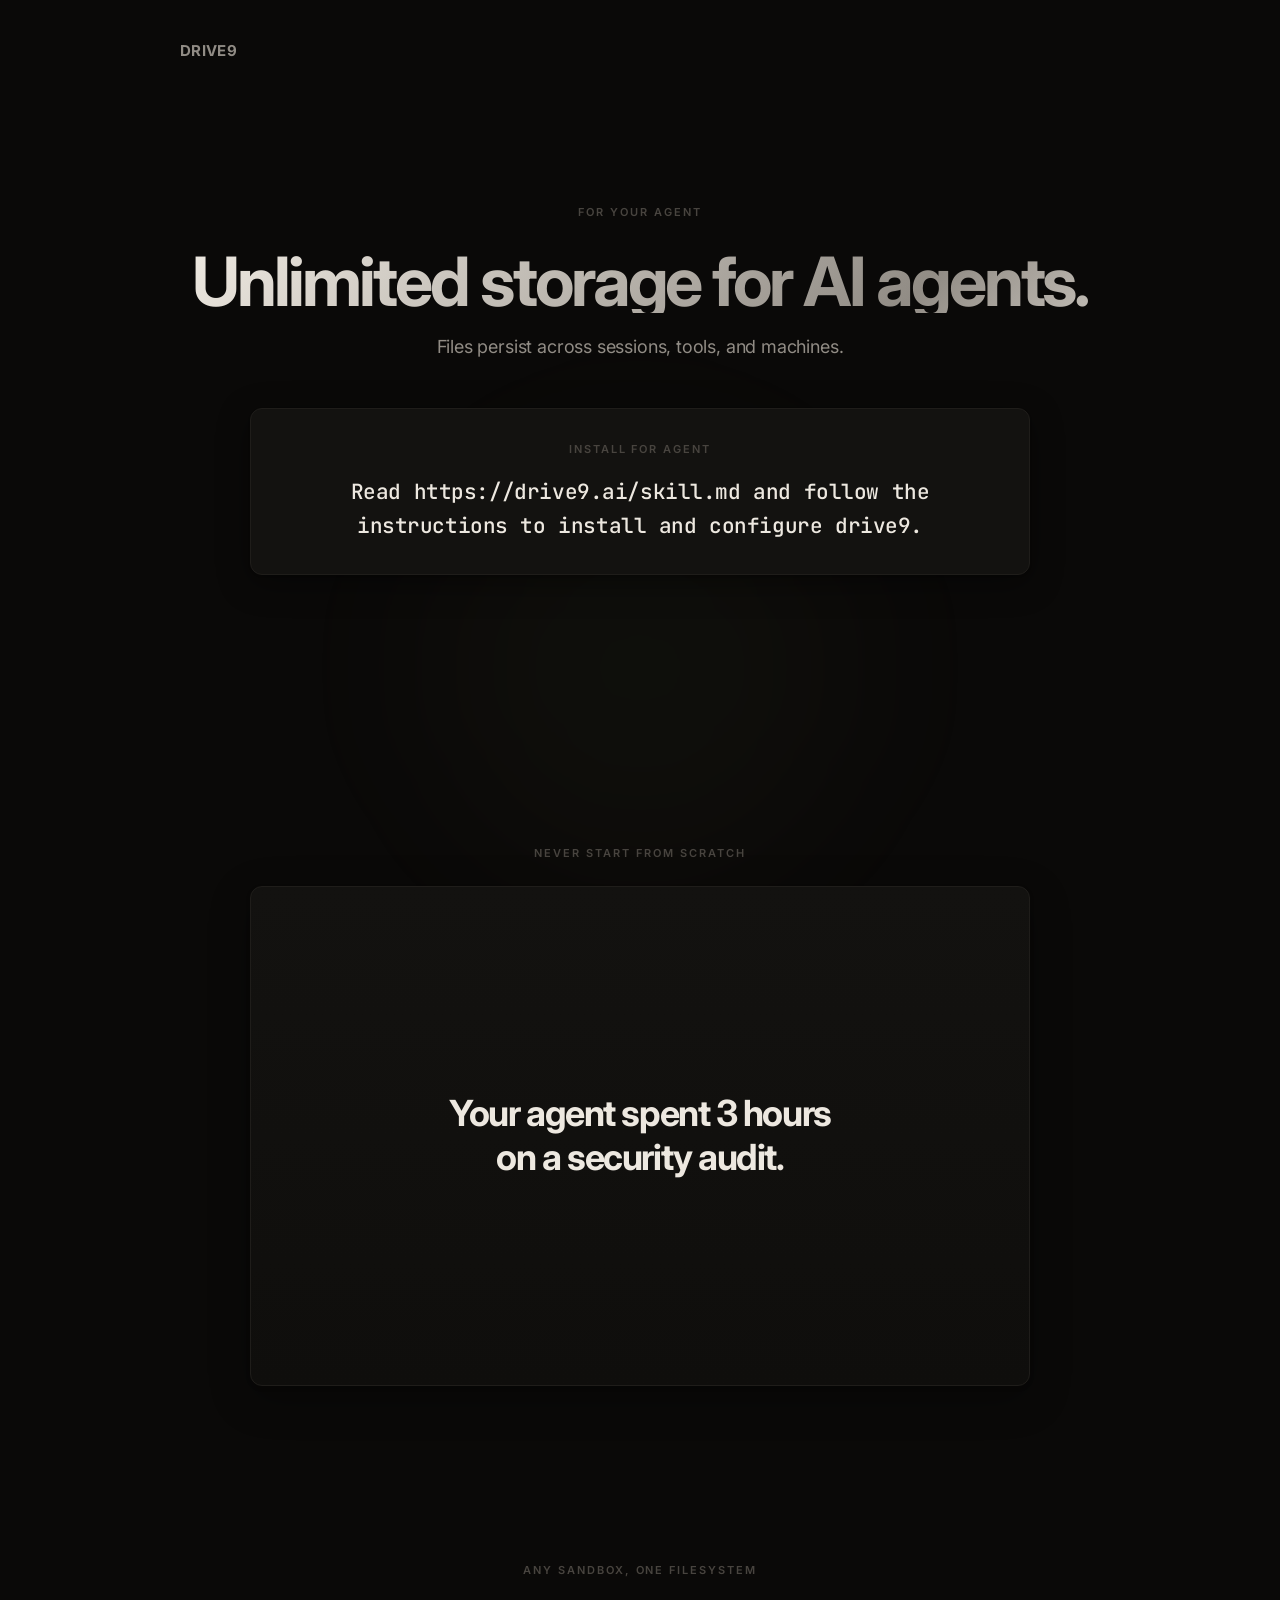
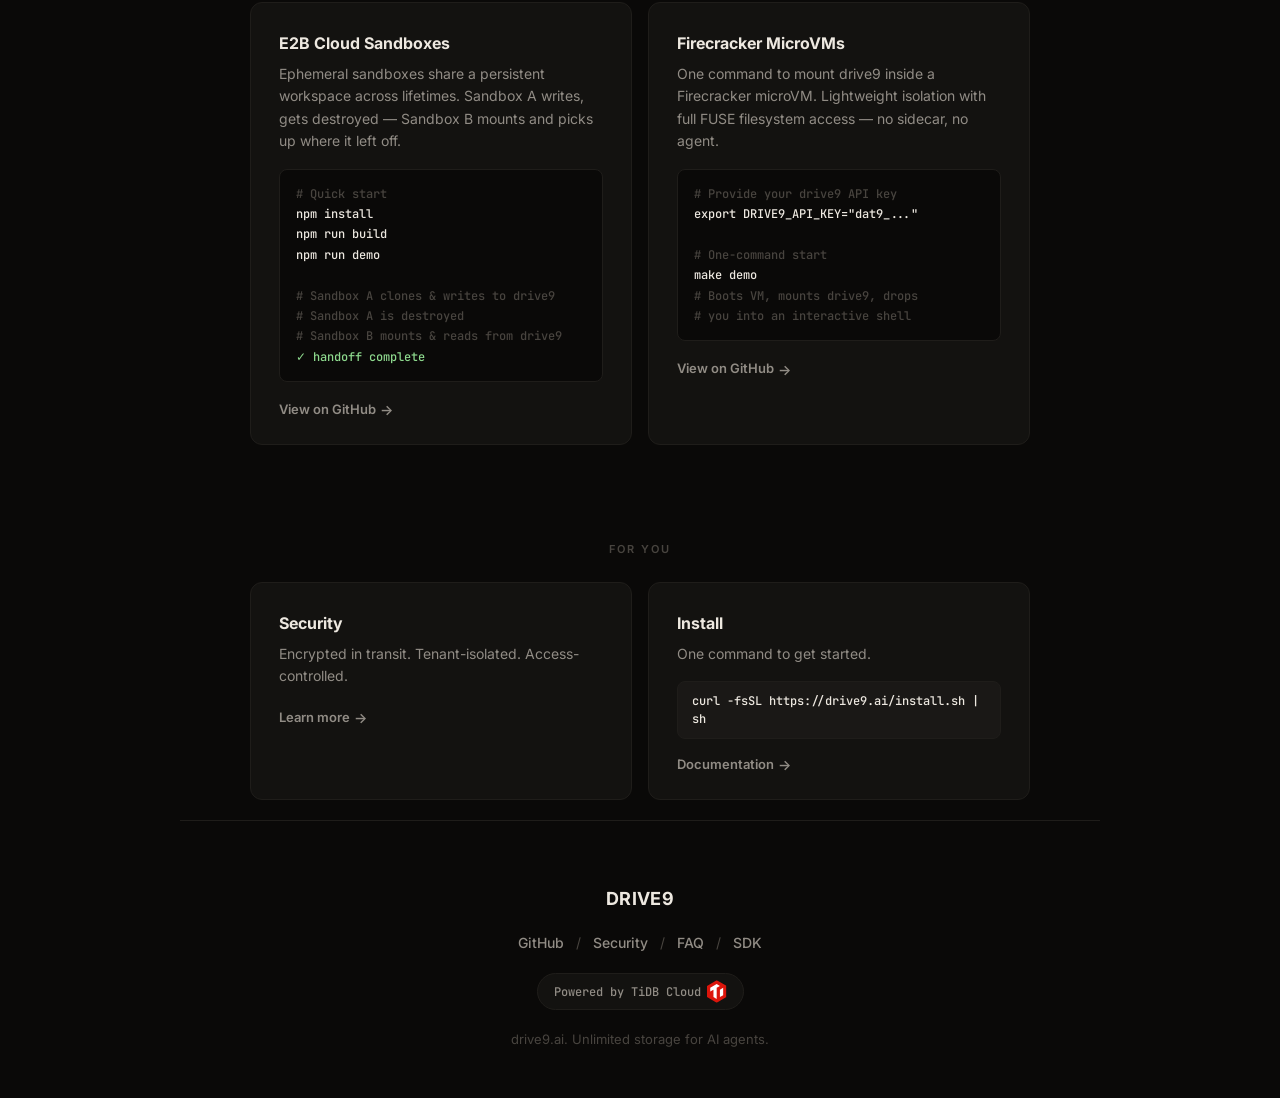
==== site/index.html @ abf4fcc4 "feat: add runtime showcase section, extract shared card primitives v2 addressing review feedback:  1" ====
<!DOCTYPE html>
<html lang="en">
<head>
    <meta charset="UTF-8">
    <meta name="viewport" content="width=device-width, initial-scale=1.0">
    <title>drive9 — persistent filesystem for AI agents</title>
    <meta name="description" content="Unlimited storage for AI agents. Files persist across sessions, tools, and machines.">
    <link rel="preconnect" href="https://fonts.googleapis.com">
    <link rel="preconnect" href="https://fonts.gstatic.com" crossorigin>
    <link href="https://fonts.googleapis.com/css2?family=Inter:wght@300;400;500;600;700;800&family=JetBrains+Mono:wght@400;500;600&display=swap" rel="stylesheet">
    <style>

:root {
    color-scheme: dark;
    --bg: #0a0908;
    --ink: #ede8e0;
    --muted: #918c85;
    --faint: #48443f;
    --line: #1f1d1a;
    --paper: #131210;
    --warm: #1a1816;
}

*, *::before, *::after { box-sizing: border-box; margin: 0; padding: 0; }

html {
    min-height: 100%;
    -webkit-font-smoothing: antialiased;
    -moz-osx-font-smoothing: grayscale;
}

body {
    min-height: 100vh;
    background: var(--bg);
    color: var(--ink);
    font-family: 'Inter', ui-sans-serif, system-ui, -apple-system, sans-serif;
    font-size: 16px;
    line-height: 1.5;
}

a {
    color: inherit;
    text-decoration: none;
    transition: opacity 0.2s;
}

a:hover { opacity: 0.6; }

/* ---- Layout ---- */

.page {
    width: min(920px, calc(100% - 64px));
    margin: 0 auto;
    display: flex;
    flex-direction: column;
}

.page-top { min-height: 85vh; }

/* ---- Topbar ---- */

.topbar {
    display: flex;
    align-items: center;
    padding: 40px 0;
}

.brand {
    font-size: 15px;
    font-weight: 700;
    letter-spacing: 0.02em;
    color: var(--muted);
    text-transform: uppercase;
}

/* ---- Hero ---- */

.hero {
    flex: 1;
    display: flex;
    flex-direction: column;
    justify-content: center;
    align-items: center;
    text-align: center;
    gap: 0;
    padding: 0 0 48px;
    position: relative;
}

.hero-glow {
    position: absolute;
    top: 40%;
    left: 50%;
    transform: translateX(-50%);
    width: 600px;
    height: 600px;
    border-radius: 50%;
    background: radial-gradient(circle, rgba(140,216,140,0.04) 0%, rgba(240,216,140,0.02) 40%, transparent 70%);
    pointer-events: none;
    filter: blur(60px);
    z-index: -1;
}

.eyebrow {
    margin-bottom: 28px;
    color: var(--faint);
    font-size: 11px;
    font-weight: 600;
    letter-spacing: 0.18em;
    text-transform: uppercase;
}

h1 {
    max-width: none;
    margin-bottom: 20px;
    font-size: clamp(44px, 6vw, 68px);
    font-weight: 700;
    line-height: 0.95;
    letter-spacing: -0.045em;
    color: var(--ink);
}

.hero h1 {
    background: linear-gradient(135deg, #ede8e0 0%, #918c85 40%, #ede8e0 60%, #48443f 100%);
    background-size: 200% 200%;
    -webkit-background-clip: text;
    -webkit-text-fill-color: transparent;
    background-clip: text;
    animation: shimmer 6s ease-in-out infinite;
}

@keyframes shimmer {
    0%, 100% { background-position: 0% 50%; }
    50% { background-position: 100% 50%; }
}

.subcopy {
    max-width: 480px;
    margin: 0 auto 48px;
    color: var(--muted);
    font-size: 18px;
    line-height: 1.5;
    letter-spacing: -0.01em;
}

.instruction-label {
    margin-bottom: 16px;
    font-family: 'Inter', sans-serif;
    font-size: 11px;
    font-weight: 600;
    letter-spacing: 0.18em;
    text-transform: uppercase;
    color: var(--faint);
}

.instruction {
    position: relative;
    width: 100%;
    max-width: 780px;
    margin: 0 auto 40px;
    padding: 32px 36px;
    border: 1px solid var(--line);
    border-radius: 12px;
    background: var(--paper);
    font-family: 'JetBrains Mono', 'SFMono-Regular', Consolas, monospace;
    font-size: clamp(16px, 2vw, 21px);
    font-weight: 500;
    line-height: 1.6;
    letter-spacing: -0.02em;
    color: var(--ink);
    cursor: pointer;
    transition: box-shadow 0.3s, border-color 0.3s;
    box-shadow: 0 1px 2px rgba(0,0,0,0.2), 0 8px 32px rgba(0,0,0,0.4);
}
.instruction:hover {
    border-color: #3d3832;
    box-shadow: 0 1px 2px rgba(0,0,0,0.2), 0 12px 48px rgba(0,0,0,0.5);
}

.instruction:focus-visible {
    outline: 2px solid #b9b2a7;
    outline-offset: 4px;
}

.instruction::after {
    content: 'click to copy';
    position: absolute;
    top: 12px; right: 16px;
    font-family: 'Inter', sans-serif;
    font-size: 10px; font-weight: 600;
    letter-spacing: 0.08em;
    text-transform: uppercase;
    color: var(--faint);
    opacity: 0;
    transition: opacity 0.25s;
}
.instruction:hover::after { opacity: 1; }
.instruction[data-copied]::after { content: 'copied'; opacity: 1; color: var(--ink); }

/* ════════════════════════════════════════ */
/* ---- Demo animation (contained) ----    */
/* ════════════════════════════════════════ */

.demo-section {
    padding-top: 80px;
    padding-bottom: 96px;
}

.demo-label {
    text-align: center;
    margin-bottom: 24px;
    color: var(--faint);
    font-size: 11px;
    font-weight: 600;
    letter-spacing: 0.18em;
    text-transform: uppercase;
}

.demo-container {
    position: relative;
    height: 500px;
    max-width: 780px;
    margin: 0 auto;
    border: 1px solid var(--line);
    border-radius: 12px;
    background: linear-gradient(180deg, var(--paper) 0%, rgba(15,14,12,1) 100%);
    display: flex;
    align-items: center;
    justify-content: center;
    overflow: hidden;
    box-shadow: 0 2px 4px rgba(0,0,0,0.15), 0 12px 40px rgba(0,0,0,0.3);
}

.demo-ambient {
    position: absolute;
    inset: 0;
    pointer-events: none;
}
.demo-ambient::before {
    content: '';
    position: absolute;
    width: 500px; height: 500px;
    top: 50%; left: 50%;
    transform: translate(-50%, -50%);
    border-radius: 50%;
    background: radial-gradient(circle, rgba(126,200,126,0.04) 0%, transparent 70%);
    transition: opacity 1.5s, background 2s;
    opacity: 0;
}
.demo-ambient.glow::before { opacity: 1; }
.demo-ambient.warm::before {
    background: radial-gradient(circle, rgba(232,208,126,0.05) 0%, transparent 70%);
}

.demo-hl {
    position: absolute;
    width: min(580px, calc(100% - 48px));
    text-align: center;
    opacity: 0;
    transition: opacity 0.9s cubic-bezier(0.4,0,0.2,1);
}
.demo-hl.v { opacity: 1; }

.demo-hl h2 {
    font-size: clamp(22px, 3.5vw, 36px);
    font-weight: 700;
    letter-spacing: -0.04em;
    line-height: 1.2;
    max-width: none;
    margin-bottom: 0;
    color: var(--ink);
    -webkit-text-fill-color: unset;
    background: none;
    animation: none;
}

.demo-hl .gr { color: #8dd88d; }
.demo-hl .yl { color: #f0d88d; }
.demo-hl .red { color: #e07070; }

.demo-hl .demo-brand {
    margin-top: 24px;
    font-size: 13px;
    font-weight: 700;
    letter-spacing: 0.18em;
    text-transform: uppercase;
    color: var(--faint);
}

.demo-agent-group {
    position: absolute;
    inset: 0;
    display: flex;
    flex-direction: column;
    align-items: center;
    justify-content: center;
    padding: 24px;
    pointer-events: none;
    opacity: 0;
}
.demo-agent-group.v { opacity: 1; }

.demo-agent {
    width: min(480px, 100%);
    text-align: center;
    margin-bottom: 16px;
    opacity: 0;
    transform: translateY(4px);
    transition: opacity 0.5s cubic-bezier(0.4,0,0.2,1), transform 0.5s cubic-bezier(0.4,0,0.2,1);
}
.demo-agent.v { opacity: 1; transform: none; }

.demo-agent .agent-name {
    font-size: clamp(18px, 2.8vw, 26px);
    font-weight: 700;
    letter-spacing: -0.02em;
    color: var(--ink);
}
.demo-agent .agent-sub {
    font-size: 13px;
    font-weight: 400;
    color: var(--faint);
    margin-top: 5px;
}

.demo-tw {
    width: min(500px, 100%);
    opacity: 0;
    transform: translateY(10px) scale(0.97);
    transition: opacity 0.7s cubic-bezier(0.4,0,0.2,1), transform 0.7s cubic-bezier(0.4,0,0.2,1);
    pointer-events: auto;
}
.demo-tw.v { opacity: 1; transform: none; }

.demo-term {
    background: var(--bg);
    border: 1px solid var(--line);
    border-radius: 8px;
    overflow: hidden;
    box-shadow: 0 8px 32px rgba(0,0,0,0.4), 0 0 0 1px rgba(255,255,255,0.02);
}

.demo-term-bar {
    display: flex; align-items: center; gap: 7px;
    padding: 12px 16px;
    background: var(--warm);
    border-bottom: 1px solid var(--line);
}

.demo-dot { width: 9px; height: 9px; border-radius: 50%; }
.demo-dot:nth-child(1) { background: #c75050; opacity: 0.4; }
.demo-dot:nth-child(2) { background: #c7a850; opacity: 0.4; }
.demo-dot:nth-child(3) { background: #50c750; opacity: 0.4; }

.demo-term-title {
    flex: 1; text-align: center;
    font-size: 11px; font-weight: 500; color: var(--faint);
    letter-spacing: 0.06em;
    text-transform: uppercase;
}

.demo-term-body {
    padding: 20px 22px;
    font-family: 'JetBrains Mono', monospace;
    font-size: 13px; line-height: 1.85;
}

.demo-term-body .dln {
    opacity: 0;
    transform: translateY(3px);
    transition: opacity 0.35s, transform 0.35s;
    min-height: 1.85em;
    white-space: pre-wrap;
}
.demo-term-body .dln.v { opacity: 1; transform: none; }

.demo-term-body .dln.glow-line {
    text-shadow: 0 0 20px rgba(141,216,141,0.25);
}
.demo-term-body .dln.glow-yellow {
    text-shadow: 0 0 20px rgba(240,216,141,0.25);
}

.dpr { color: var(--muted); }
.dcm { color: var(--ink); font-weight: 500; }
.dg { color: #8dd88d; }
.db { color: #8dc4f0; }
.dy { color: #f0d88d; }

.demo-replay {
    position: absolute; bottom: 20px; left: 50%; transform: translateX(-50%);
    padding: 7px 20px; border: 1px solid var(--line); border-radius: 8px;
    background: transparent; color: var(--faint);
    font-family: 'Inter', sans-serif; font-size: 11px; font-weight: 500;
    letter-spacing: 0.04em;
    cursor: pointer;
    opacity: 0; transition: opacity 0.5s;
    z-index: 10;
}
.demo-replay.v { opacity: 1; }
.demo-replay:hover { border-color: var(--muted); color: var(--muted); }

/* ---- Shared card primitives ---- */

.card {
    padding: 28px 28px 24px;
    border: 1px solid var(--line);
    border-radius: 12px;
    background: var(--paper);
    transition: border-color 0.3s, box-shadow 0.3s;
}
.card:hover {
    border-color: #2a2520;
    box-shadow: 0 4px 20px rgba(0,0,0,0.2);
}

.card-title {
    font-size: 16px;
    font-weight: 700;
    color: var(--ink);
    margin-bottom: 8px;
}

.card-desc {
    font-size: 14px;
    line-height: 1.6;
    color: var(--muted);
    margin-bottom: 16px;
}

.card-link {
    display: inline-flex;
    align-items: center;
    gap: 4px;
    font-size: 13px;
    font-weight: 600;
    color: var(--muted);
    transition: color 0.2s;
}
.card-link:hover { color: var(--ink); opacity: 1; }
.card-link::after {
    content: '\2192';
    font-size: 14px;
    transition: transform 0.2s;
}
.card-link:hover::after { transform: translateX(3px); }

.section-label {
    padding-bottom: 24px;
    color: var(--faint);
    font-size: 11px; font-weight: 600;
    letter-spacing: 0.18em;
    text-transform: uppercase;
    text-align: center;
}

.section-grid {
    display: grid;
    grid-template-columns: 1fr 1fr;
    gap: 16px;
    max-width: 780px;
    margin: 0 auto;
}

/* ---- Runtime showcase ---- */

.runtime { padding-top: 80px; padding-bottom: 16px; }

.runtime .card code {
    display: block;
    padding: 14px 16px;
    border: 1px solid var(--line);
    border-radius: 8px;
    background: var(--bg);
    font-family: 'JetBrains Mono', monospace;
    font-size: 12px; font-weight: 500;
    line-height: 1.7;
    color: var(--muted);
    margin-bottom: 14px;
    overflow-x: auto;
}
.runtime .card code .rc-comment { color: var(--faint); }
.runtime .card code .rc-cmd { color: var(--ink); font-weight: 500; }
.runtime .card code .rc-ok { color: #8dd88d; }

/* ---- Human-facing resources ---- */

.human { padding-top: 80px; }

.human .card code {
    display: block;
    padding: 10px 14px;
    border: 1px solid var(--line);
    border-radius: 8px;
    background: var(--warm);
    font-family: 'JetBrains Mono', monospace;
    font-size: 12px; font-weight: 500;
    color: var(--ink);
    user-select: all;
    margin-bottom: 12px;
}

/* ---- Footer ---- */

footer {
    display: flex; flex-direction: column; align-items: center;
    gap: 20px;
    padding: 64px 0 48px;
    margin-top: 20px;
    border-top: 1px solid var(--line);
    text-align: center;
}

.footer-brand {
    font-size: 18px; font-weight: 700;
    letter-spacing: 0.02em;
    color: var(--ink);
    text-transform: uppercase;
}

.footer-links {
    display: flex; align-items: center; gap: 12px;
    font-size: 14px; font-weight: 500;
    color: var(--muted);
}
.footer-links a { color: var(--muted); }
.footer-sep { color: var(--faint); font-weight: 400; }

.powered-by {
    display: inline-flex; align-items: center; gap: 6px;
    padding: 6px 16px;
    border: 1px solid var(--line);
    border-radius: 20px;
    background: var(--paper);
    font-family: 'JetBrains Mono', monospace;
    font-size: 12px; font-weight: 500;
    color: var(--muted);
    transition: border-color 0.2s;
}
.powered-by svg { display: block; }
.powered-by:hover { border-color: #3d3832; opacity: 1; }

.footer-tagline {
    font-size: 13px; font-weight: 400;
    color: var(--faint);
}

/* ---- Scroll fade-in ---- */

.fade-in {
    opacity: 0;
    transform: translateY(16px);
    transition: opacity 0.7s cubic-bezier(0.4,0,0.2,1), transform 0.7s cubic-bezier(0.4,0,0.2,1);
}
.fade-in.v {
    opacity: 1;
    transform: none;
}

/* ---- Responsive ---- */

@media (max-width: 720px) {
    .page { width: min(100% - 40px, 920px); }
    .hero { padding: 20px 0 40px; }
    h1 { font-size: 48px; margin-bottom: 36px; }
    .instruction { padding: 24px; }
    .instruction::after { display: none; }
    .demo-container { height: 420px; }
    .section-grid { grid-template-columns: 1fr; }
    .runtime { padding-top: 48px; }
    .human { padding-top: 48px; }
}

    </style>
</head>
<body>
    <div class="page page-top">
        <header class="topbar">
            <a class="brand" href="/" aria-label="drive9 home">drive9</a>
        </header>

        <section class="hero" aria-labelledby="hero-title">
            <div class="hero-glow"></div>
            <p class="eyebrow">For your agent</p>
            <h1 id="hero-title">Unlimited storage for AI agents.</h1>
            <p class="subcopy">Files persist across sessions, tools, and machines.</p>
            <div class="instruction" aria-label="Copy agent instruction" role="button" tabindex="0" data-copy-text="Read https://drive9.ai/skill.md and follow the instructions to install and configure drive9.">
                <p class="instruction-label">Install for Agent</p>
                <span>Read https://drive9.ai/skill.md and follow the instructions to install and configure drive9.</span>
            </div>
        </section>
    </div>

    <div class="page">
        <!-- Demo animation (contained) -->
        <section class="demo-section fade-in" aria-label="Demo">
            <p class="demo-label">Never start from scratch</p>
            <div class="demo-container">
                <div class="demo-ambient" id="damb"></div>
                <div class="demo-hl" id="dhl"><h2 id="dh2"></h2><div class="demo-brand" id="dhb" style="display:none"></div></div>
                <div class="demo-agent-group" id="dag">
                    <div class="demo-agent" id="dal"><div class="agent-name" id="dan"></div><div class="agent-sub" id="das"></div></div>
                    <div class="demo-tw" id="dtw"><div class="demo-term"><div class="demo-term-bar"><span class="demo-dot"></span><span class="demo-dot"></span><span class="demo-dot"></span><span class="demo-term-title" id="dtt"></span></div><div class="demo-term-body" id="dtb"></div></div></div>
                </div>
                <button class="demo-replay" id="drp">Replay</button>
            </div>
        </section>

        <section class="runtime fade-in" aria-label="Any sandbox, one filesystem">
            <p class="section-label">Any sandbox, one filesystem</p>
            <div class="section-grid">
                <div class="card">
                    <p class="card-title">E2B Cloud Sandboxes</p>
                    <p class="card-desc">Ephemeral sandboxes share a persistent workspace across lifetimes. Sandbox A writes, gets destroyed — Sandbox B mounts and picks up where it left off.</p>
                    <code><span class="rc-comment"># Quick start</span><br><span class="rc-cmd">npm install</span><br><span class="rc-cmd">npm run build</span><br><span class="rc-cmd">npm run demo</span><br><br><span class="rc-comment"># Sandbox A clones &amp; writes to drive9</span><br><span class="rc-comment"># Sandbox A is destroyed</span><br><span class="rc-comment"># Sandbox B mounts &amp; reads from drive9</span><br><span class="rc-ok">✓ handoff complete</span></code>
                    <a class="card-link" href="https://github.com/drive9-ai/drive9-for-e2b" target="_blank" rel="noreferrer">View on GitHub</a>
                </div>
                <div class="card">
                    <p class="card-title">Firecracker MicroVMs</p>
                    <p class="card-desc">One command to mount drive9 inside a Firecracker microVM. Lightweight isolation with full FUSE filesystem access — no sidecar, no agent.</p>
                    <code><span class="rc-comment"># Provide your drive9 API key</span><br><span class="rc-cmd">export DRIVE9_API_KEY="dat9_..."</span><br><br><span class="rc-comment"># One-command start</span><br><span class="rc-cmd">make demo</span><br><span class="rc-comment"># Boots VM, mounts drive9, drops</span><br><span class="rc-comment"># you into an interactive shell</span></code>
                    <a class="card-link" href="https://github.com/drive9-ai/drive9-for-firecracker" target="_blank" rel="noreferrer">View on GitHub</a>
                </div>
            </div>
        </section>

        <section class="human" aria-label="For you">
            <p class="section-label fade-in">For you</p>
            <div class="section-grid fade-in">
                <div class="card">
                    <p class="card-title">Security</p>
                    <p class="card-desc">Encrypted in transit. Tenant-isolated. Access-controlled.</p>
                    <a class="card-link" href="/security.html">Learn more</a>
                </div>
                <div class="card">
                    <p class="card-title">Install</p>
                    <p class="card-desc">One command to get started.</p>
                    <code>curl -fsSL https://drive9.ai/install.sh | sh</code>
                    <a class="card-link" href="https://github.com/mem9-ai/drive9/blob/main/README.md" target="_blank" rel="noreferrer">Documentation</a>
                </div>
            </div>
        </section>



        <footer class="fade-in">
            <div class="footer-brand">drive9</div>
            <nav class="footer-links" aria-label="Footer">
                <a href="https://github.com/mem9-ai/drive9" target="_blank" rel="noreferrer">GitHub</a>
                <span class="footer-sep">/</span>
                <a href="/security.html">Security</a>
                <span class="footer-sep">/</span>
                <a href="/faq.html">FAQ</a>
                <span class="footer-sep">/</span>
                <a href="/sdk.html">SDK</a>
            </nav>
            <a class="powered-by" href="https://www.pingcap.com?utm_source=drive9&utm_medium=referral" target="_blank" rel="noreferrer">Powered by TiDB Cloud <svg width="20" height="23" viewBox="0 0 25 28" fill="none" xmlns="http://www.w3.org/2000/svg"><g clip-path="url(#clip0)"><path d="M0 20.9695V7.03878C0 7.00961 0.0145871 6.98773 0.0364678 6.97314L12.0927 0.00778178C12.1146 -0.00680535 12.1438 -0.00680535 12.1657 0.00778178L24.2219 6.96585C24.2438 6.98043 24.2584 7.00231 24.2584 7.03149V20.9622C24.2584 20.9914 24.2438 21.0133 24.2219 21.0278L12.1657 27.9932C12.1438 28.0078 12.1146 28.0078 12.0927 27.9932L0.0364678 21.0278C0.0145871 21.0133 0 20.9914 0 20.9695Z" fill="#DC150B"/><path d="M8.07398 11.6928C8.06668 11.6855 8.0521 11.6782 8.0448 11.6855L4.0844 13.9757H4.06981C4.05522 13.9757 4.04793 13.9684 4.04793 13.9538V9.33699C4.04793 9.32969 4.05522 9.3224 4.06251 9.31511L12.1 4.6764C12.1073 4.66911 12.1146 4.66911 12.1219 4.6764L16.1188 6.98117L16.1261 6.98846C16.1334 6.99575 16.1261 7.01034 16.1188 7.01763L12.1146 9.32969C12.1073 9.33699 12.1 9.34428 12.1 9.35158V23.3042V23.3188C12.0927 23.326 12.0781 23.3333 12.0709 23.326L8.08127 21.0286C8.08127 21.0213 8.07398 21.014 8.07398 21.0067V11.7074V11.6928Z" fill="white"/><path d="M16.1771 20.9994C16.1625 20.9994 16.148 20.9848 16.148 20.9702V11.6928C16.148 11.6782 16.1552 11.6709 16.1625 11.6636L20.1667 9.35158C20.174 9.34428 20.174 9.34428 20.1813 9.34428C20.1959 9.34428 20.2105 9.35887 20.2105 9.37346V18.6509C20.2105 18.6655 20.2032 18.6728 20.1959 18.68L16.1917 20.9921C16.1844 20.9994 16.1844 20.9994 16.1771 20.9994Z" fill="white"/></g><defs><clipPath id="clip0"><rect width="24.2584" height="28" fill="white"/></clipPath></defs></svg></a>
            <p class="footer-tagline">drive9.ai. Unlimited storage for AI agents.</p>
        </footer>
    </div>

    <!-- Copy instruction -->
    <script>
    (() => {
        const el = document.querySelector('.instruction');
        if (!el) return;
        const text = el.dataset.copyText || el.textContent.trim();
        let t;
        const done = () => { el.dataset.copied='true'; clearTimeout(t); t=setTimeout(()=>{delete el.dataset.copied},1500); };
        const copy = async () => {
            try {
                if (navigator.clipboard && window.isSecureContext) await navigator.clipboard.writeText(text);
                else { const a=document.createElement('textarea'); a.value=text; a.style.cssText='position:fixed;opacity:0'; document.body.appendChild(a); a.select(); document.execCommand('copy'); document.body.removeChild(a); }
                done();
            } catch(_) {
                const a=document.createElement('textarea'); a.value=text; a.style.cssText='position:fixed;opacity:0'; document.body.appendChild(a); a.select(); document.execCommand('copy'); document.body.removeChild(a); done();
            }
        };
        el.addEventListener('click', copy);
        el.addEventListener('keydown', e => { if(e.key==='Enter'||e.key===' '){e.preventDefault();copy()} });
    })();
    </script>

    <!-- Scroll fade-in -->
    <script>
    (() => {
        const obs = new IntersectionObserver((entries) => {
            entries.forEach(e => { if (e.isIntersecting) { e.target.classList.add('v'); obs.unobserve(e.target); } });
        }, { threshold: 0.15 });
        document.querySelectorAll('.fade-in').forEach(el => obs.observe(el));
    })();
    </script>

    <!-- Demo animation -->
    <script>
    (() => {
        const $=id=>document.getElementById(id);
        const w=ms=>new Promise(r=>setTimeout(r,ms));
        const dhl=$('dhl'),dh2=$('dh2'),dhb=$('dhb');
        const dtw=$('dtw'),dtt=$('dtt'),dtb=$('dtb');
        const dag=$('dag'),dal=$('dal'),dan=$('dan'),das=$('das');
        const damb=$('damb'),drp=$('drp');

        async function title(t,ms) {
            dh2.innerHTML=t; dhb.style.display='none';
            dhl.classList.add('v');
            await w(ms||3000);
            dhl.classList.remove('v');
            await w(700);
        }

        function ln(html,cls) {
            const el=document.createElement('div');
            el.className='dln'+(cls?' '+cls:'');
            el.innerHTML=html;
            dtb.appendChild(el);
            requestAnimationFrame(()=>requestAnimationFrame(()=>el.classList.add('v')));
        }

        async function agentTerm(name, sub, label, lines, ms) {
            dag.classList.add('v');
            dan.textContent=name; das.textContent=sub||'';
            dal.classList.add('v');
            await w(800);
            dtb.innerHTML=''; dtt.textContent=label;
            dtw.classList.add('v');
            await w(400);
            for (const item of lines) {
                const text=typeof item==='string'?item:item[0];
                const cls=typeof item==='string'?'':item[1];
                ln(text,cls);
                await w(text.startsWith('<span class="dpr">')?500:350);
            }
            await w(ms||2200);
            dtw.classList.remove('v'); dal.classList.remove('v');
            await w(600);
            dag.classList.remove('v');
        }

        let started=false;
        new IntersectionObserver(([e])=>{
            if(e.isIntersecting&&!started){started=true;run()}
        },{threshold:0.15}).observe(document.querySelector('.demo-container'));

        async function run() {
            dhl.classList.remove('v'); dtw.classList.remove('v');
            dag.classList.remove('v'); dal.classList.remove('v'); drp.classList.remove('v');
            dtb.innerHTML=''; damb.className='demo-ambient';
            await w(600);

            await title('Your agent spent 3 hours<br>on a security audit.',3000);
            await title('You closed the terminal.<br><span class="red">It\u2019s gone.</span>',2800);
            await title('<span class="gr">Not with drive9.</span>',2200);

            damb.classList.add('glow');
            await agentTerm('Claude Code','writes a skill','claude code',[
                '<span class="dpr">$</span> <span class="dcm">drive9 fs cp audit.md :/skills/security-audit.md</span>',
                ['<span class="dg">\u2713 stored</span>','glow-line'],
            ],1800);

            await agentTerm('Codex','different machine \u00B7 finds the skill instantly','codex',[
                '<span class="dpr">$</span> <span class="dcm">drive9 fs grep "audit" :/</span>',
                ['<span class="db">/skills/security-audit.md  0.03</span>',''],
                '',
                '<span class="dpr">$</span> <span class="dcm">drive9 fs cat :/skills/security-audit.md</span>',
                ['<span class="dg">\u2713 found \u2014 applying to codebase</span>','glow-line'],
            ],2400);
            damb.classList.remove('glow');

            await title('One agent writes the playbook.<br><span class="yl">Every agent runs it.</span>',3000);

            damb.classList.add('glow','warm');
            await agentTerm('OpenClaw','another machine \u00B7 mounts the workspace','openclaw',[
                '<span class="dpr">$</span> <span class="dcm">drive9 mount ~/drive9</span>',
                ['<span class="dg">\u2713 mounted</span>','glow-line'],
                '',
                '<span class="dpr">$</span> <span class="dcm">cat ~/drive9/skills/security-audit.md</span>',
                ['<span class="dy">\u2713 skill loaded \u00B7 running audit</span>','glow-yellow'],
                ['<span class="dg">\u2713 0 critical issues</span>','glow-line'],
            ],2800);
            damb.className='demo-ambient';

            await w(600);
            dh2.innerHTML='Three agents.<br><span class="yl">One workspace.</span>';
            dhb.textContent='drive9'; dhb.style.display='';
            dhl.classList.add('v');
            damb.classList.add('glow');
            await w(2500);
            drp.classList.add('v');
        }

        drp.addEventListener('click',run);
    })();
    </script>
</body>
</html>
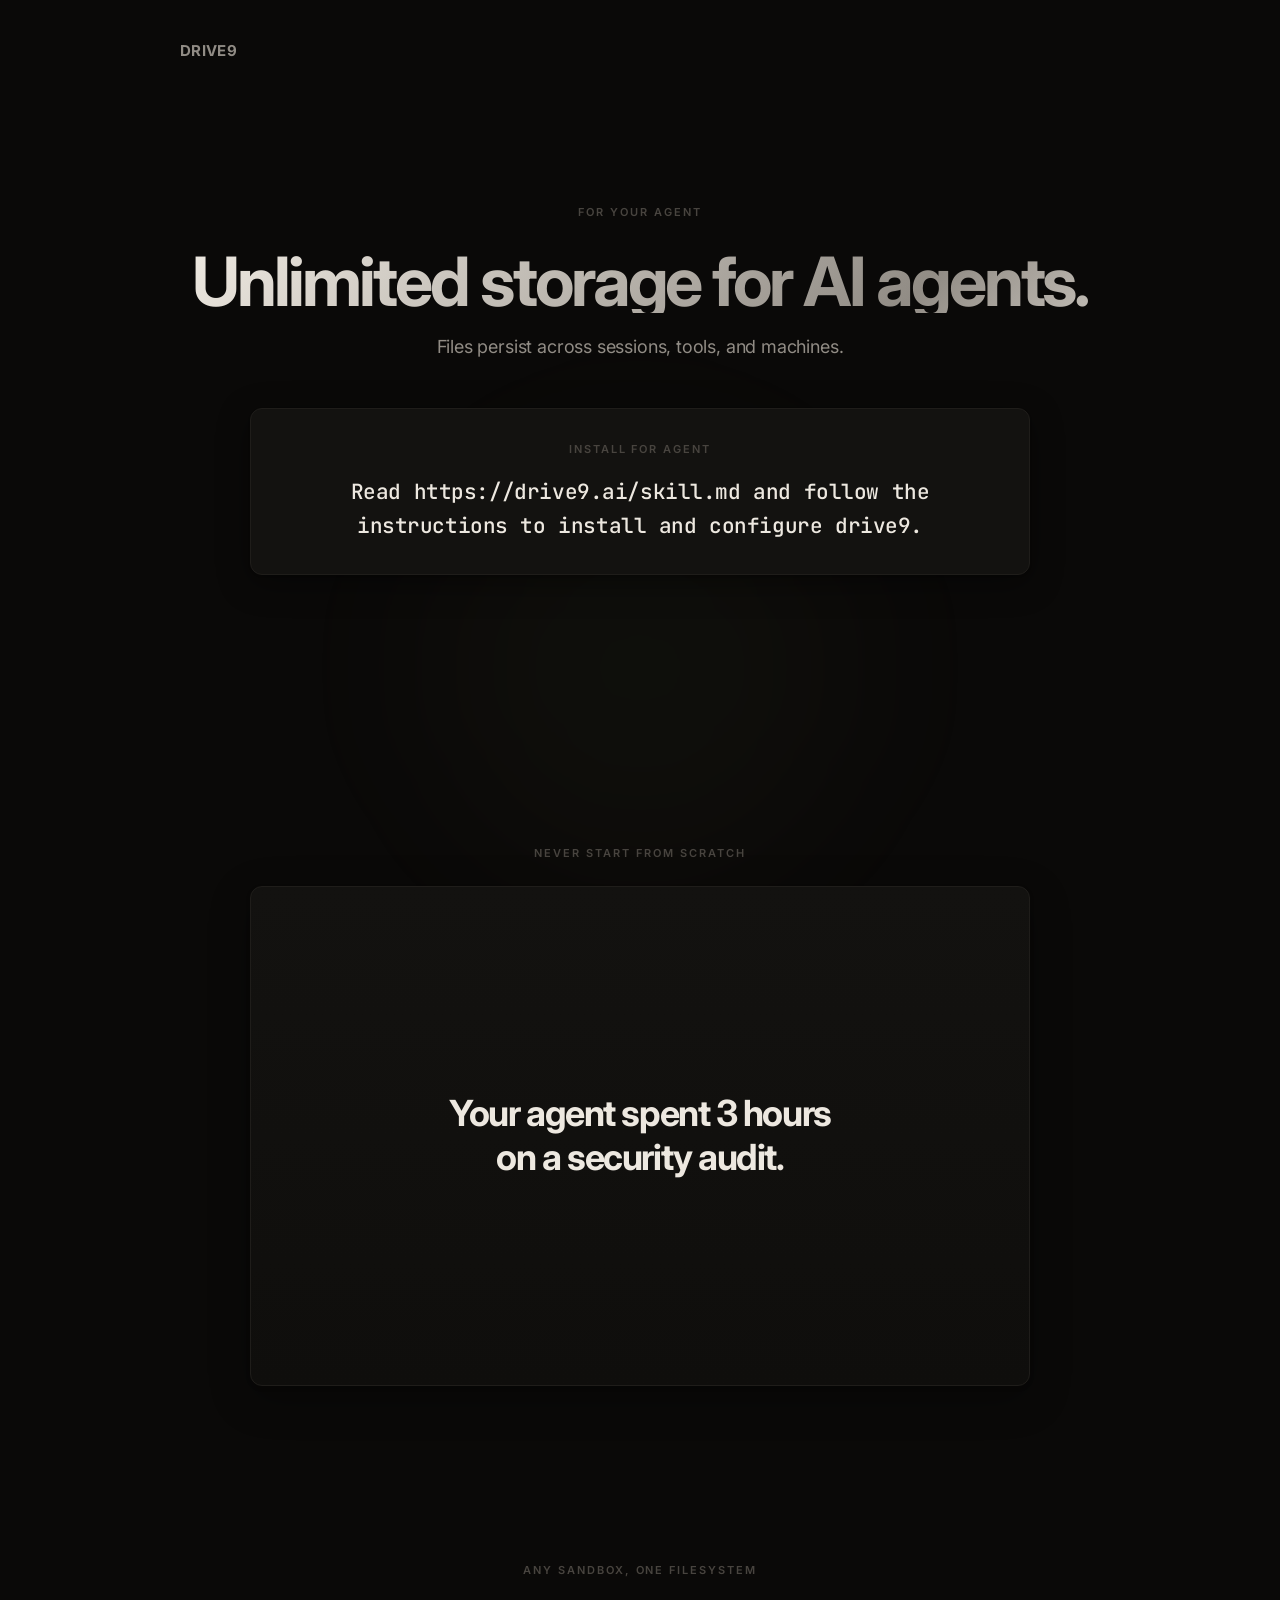
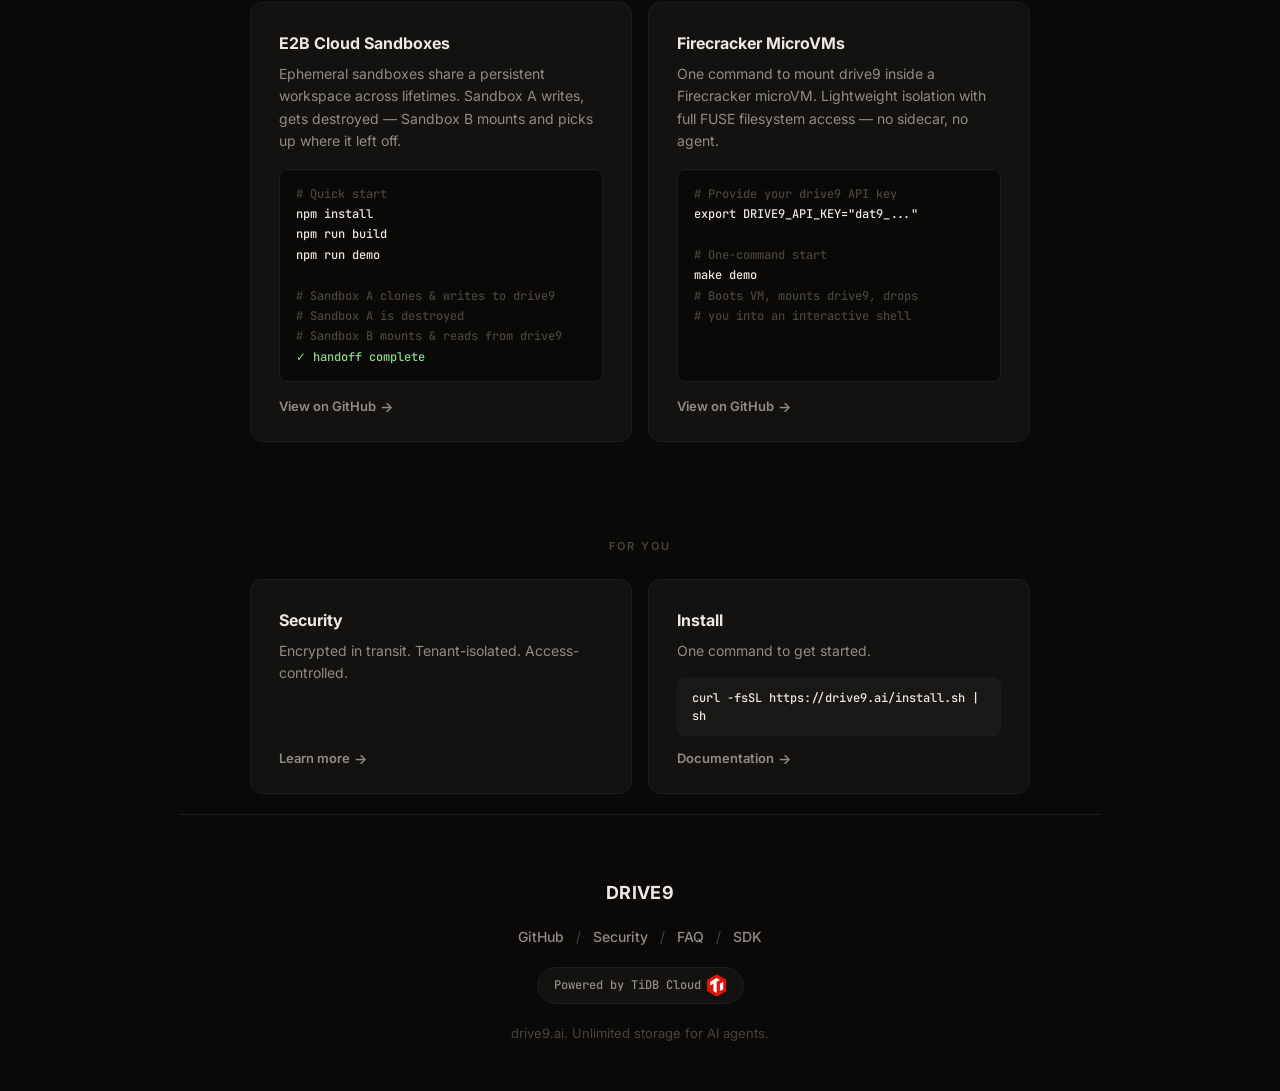
==== commit 71a9ce8f: "fix: make runtime cards equal-height with flex layout Cards now use display:flex + flex-direction:co" ====
--- a/site/index.html
+++ b/site/index.html
@@ -403,6 +403,8 @@
 /* ---- Shared card primitives ---- */
 
 .card {
+    display: flex;
+    flex-direction: column;
     padding: 28px 28px 24px;
     border: 1px solid var(--line);
     border-radius: 12px;
@@ -432,6 +434,7 @@
     display: inline-flex;
     align-items: center;
     gap: 4px;
+    margin-top: auto;
     font-size: 13px;
     font-weight: 600;
     color: var(--muted);
@@ -468,6 +471,7 @@
 
 .runtime .card code {
     display: block;
+    flex: 1;
     padding: 14px 16px;
     border: 1px solid var(--line);
     border-radius: 8px;
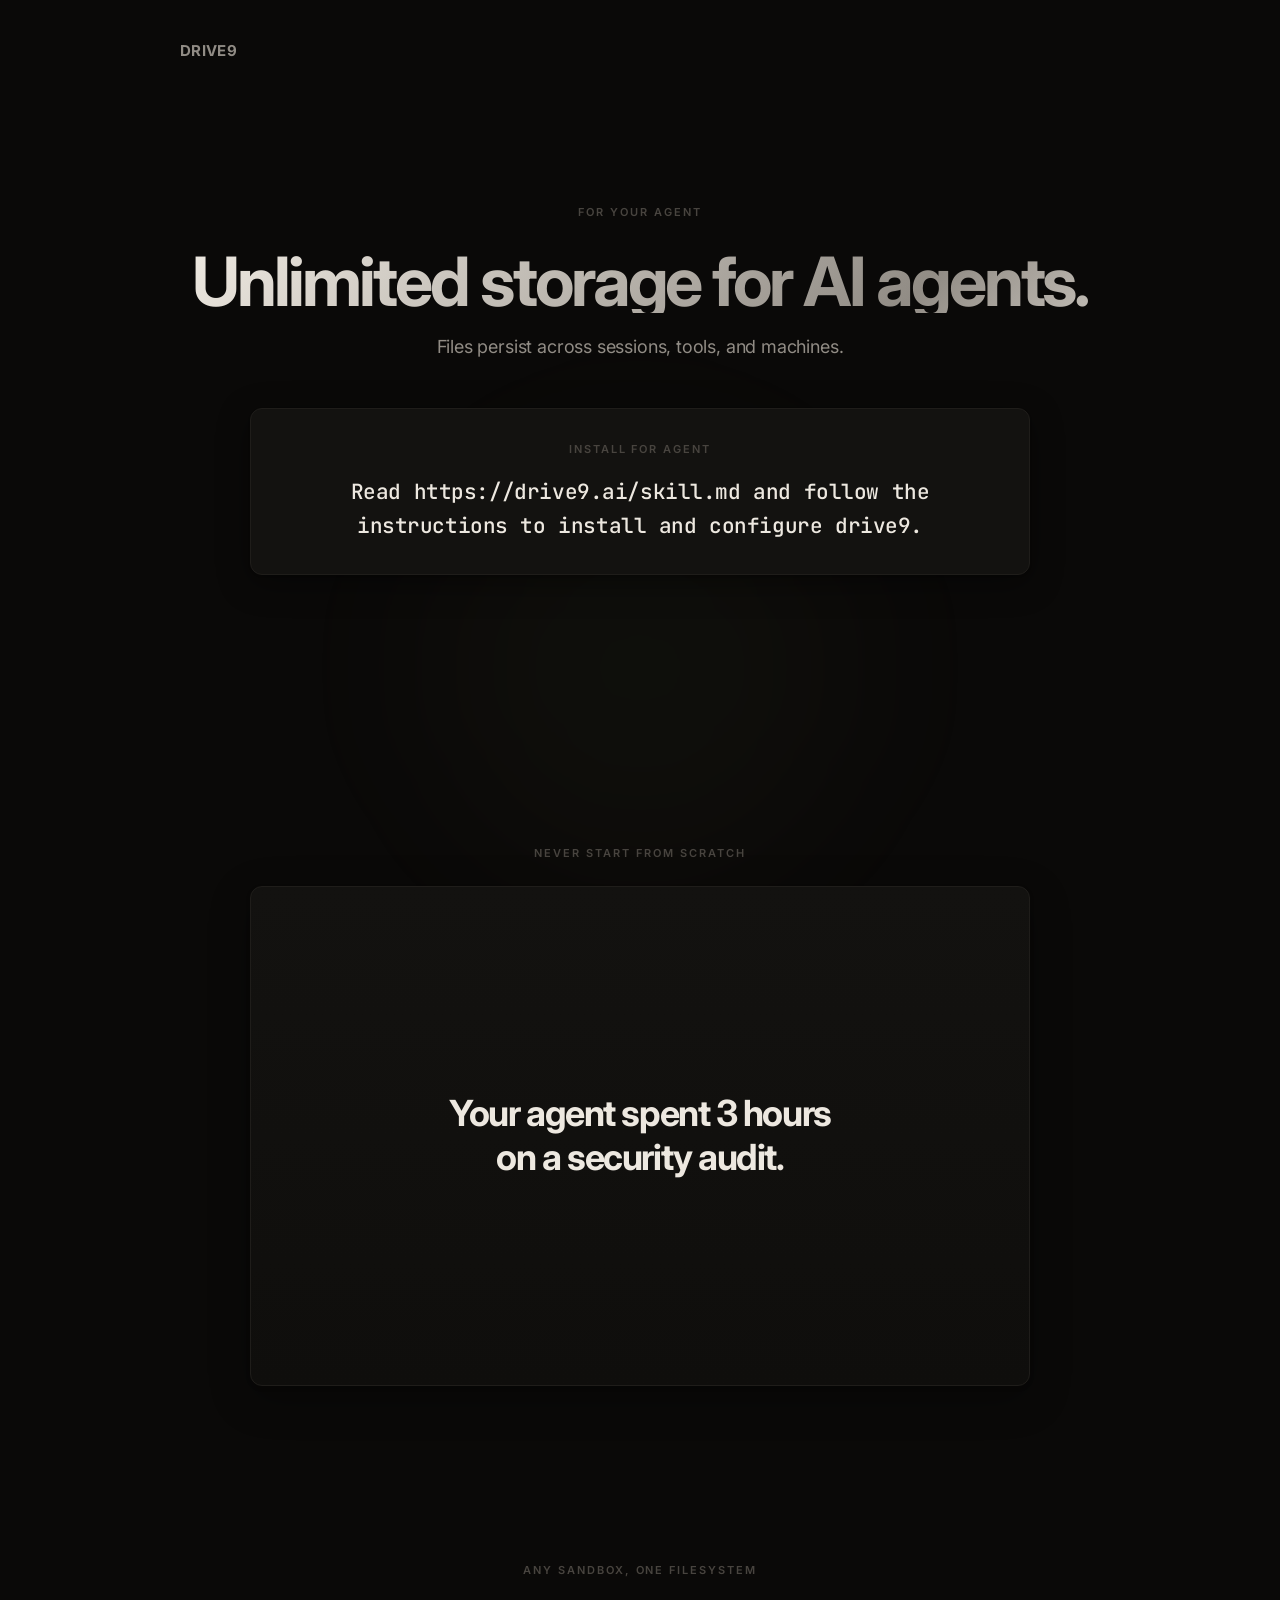
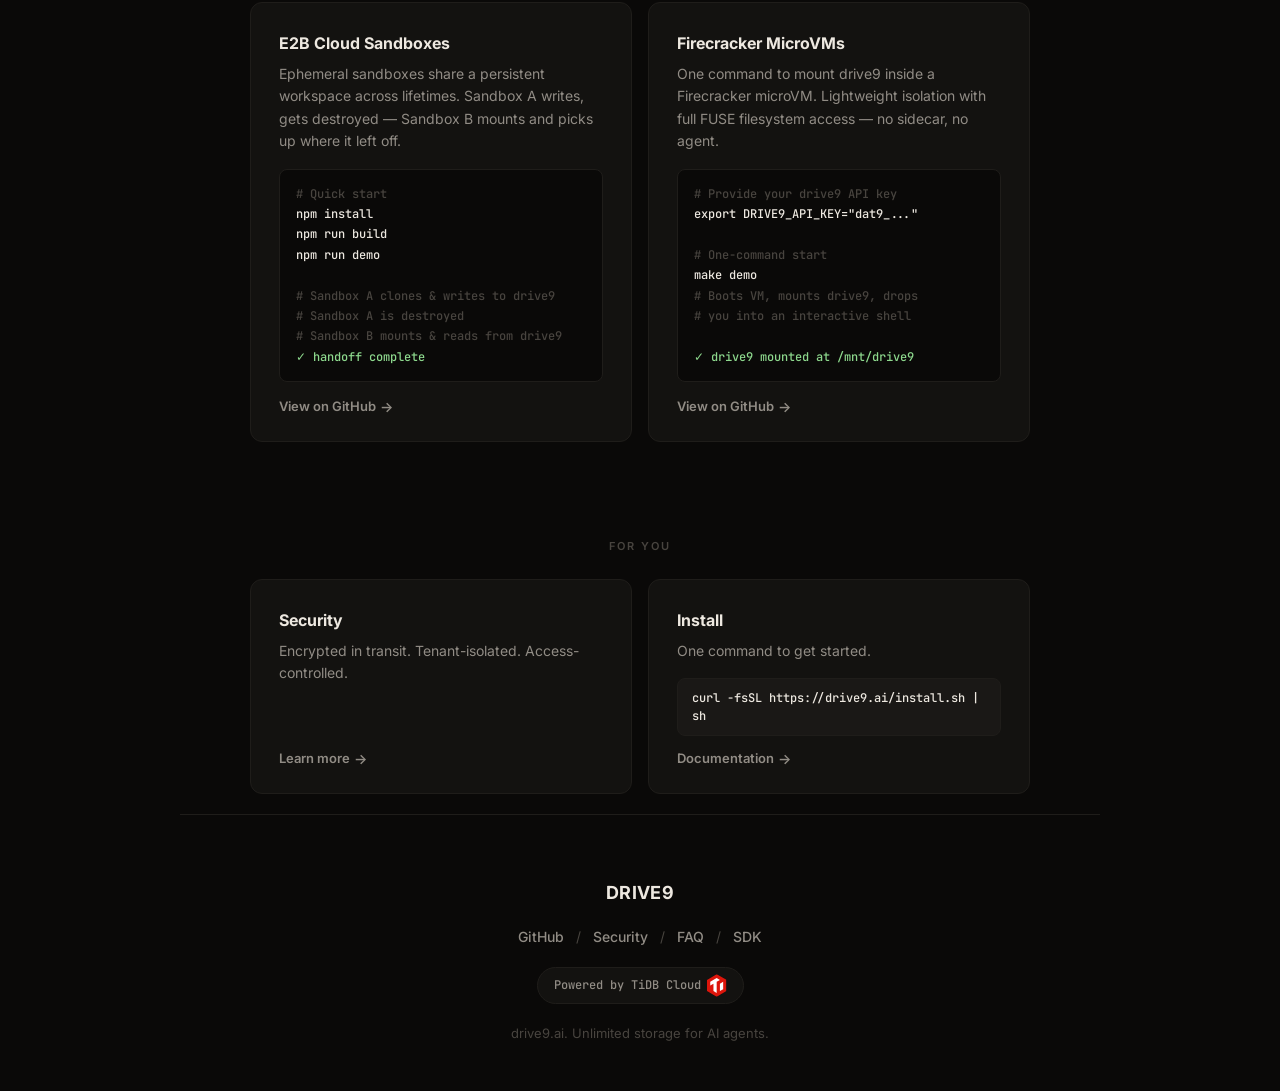
==== commit 72a1c243: "fix: remove flex:1 from runtime code blocks, balance firecracker content - Code blocks now size to c" ====
--- a/site/index.html
+++ b/site/index.html
@@ -471,7 +471,6 @@
 
 .runtime .card code {
     display: block;
-    flex: 1;
     padding: 14px 16px;
     border: 1px solid var(--line);
     border-radius: 8px;
@@ -622,7 +621,7 @@
                 <div class="card">
                     <p class="card-title">Firecracker MicroVMs</p>
                     <p class="card-desc">One command to mount drive9 inside a Firecracker microVM. Lightweight isolation with full FUSE filesystem access — no sidecar, no agent.</p>
-                    <code><span class="rc-comment"># Provide your drive9 API key</span><br><span class="rc-cmd">export DRIVE9_API_KEY="dat9_..."</span><br><br><span class="rc-comment"># One-command start</span><br><span class="rc-cmd">make demo</span><br><span class="rc-comment"># Boots VM, mounts drive9, drops</span><br><span class="rc-comment"># you into an interactive shell</span></code>
+                    <code><span class="rc-comment"># Provide your drive9 API key</span><br><span class="rc-cmd">export DRIVE9_API_KEY="dat9_..."</span><br><br><span class="rc-comment"># One-command start</span><br><span class="rc-cmd">make demo</span><br><span class="rc-comment"># Boots VM, mounts drive9, drops</span><br><span class="rc-comment"># you into an interactive shell</span><br><br><span class="rc-ok">✓ drive9 mounted at /mnt/drive9</span></code>
                     <a class="card-link" href="https://github.com/drive9-ai/drive9-for-firecracker" target="_blank" rel="noreferrer">View on GitHub</a>
                 </div>
             </div>
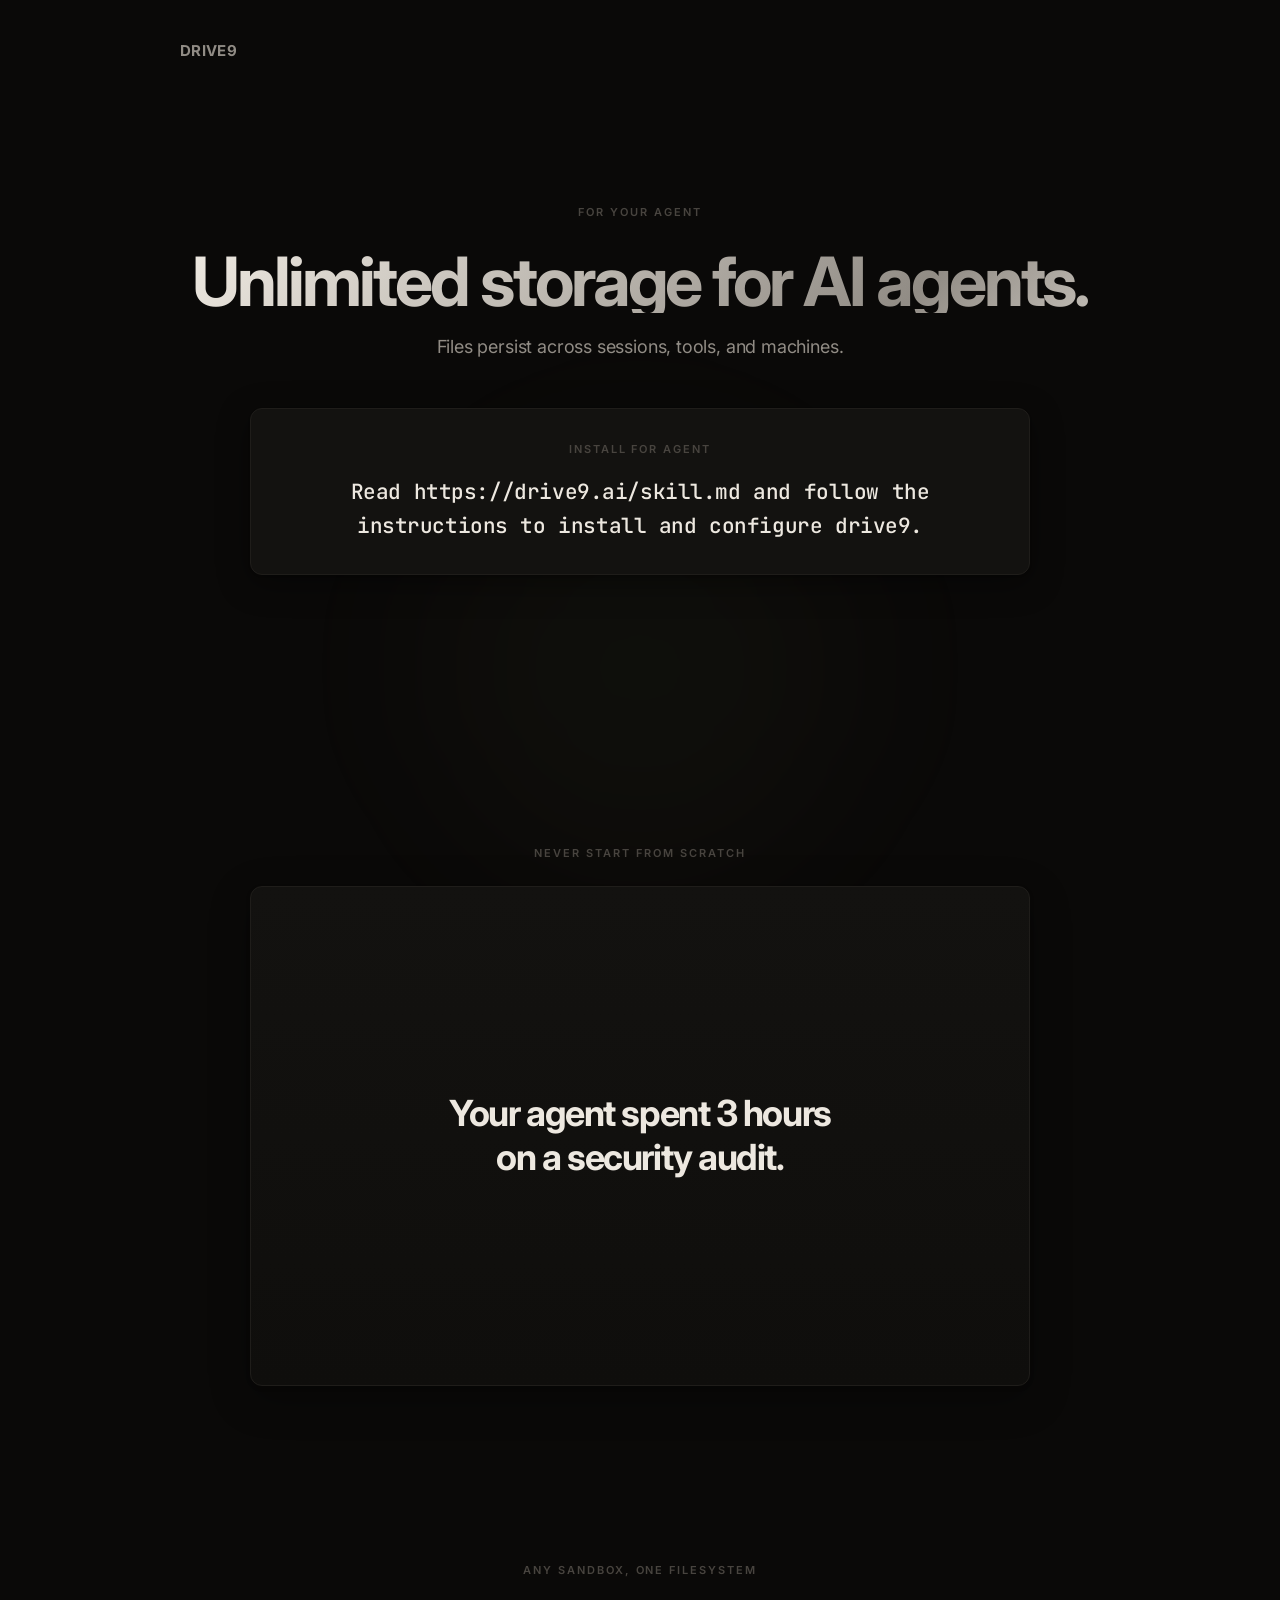
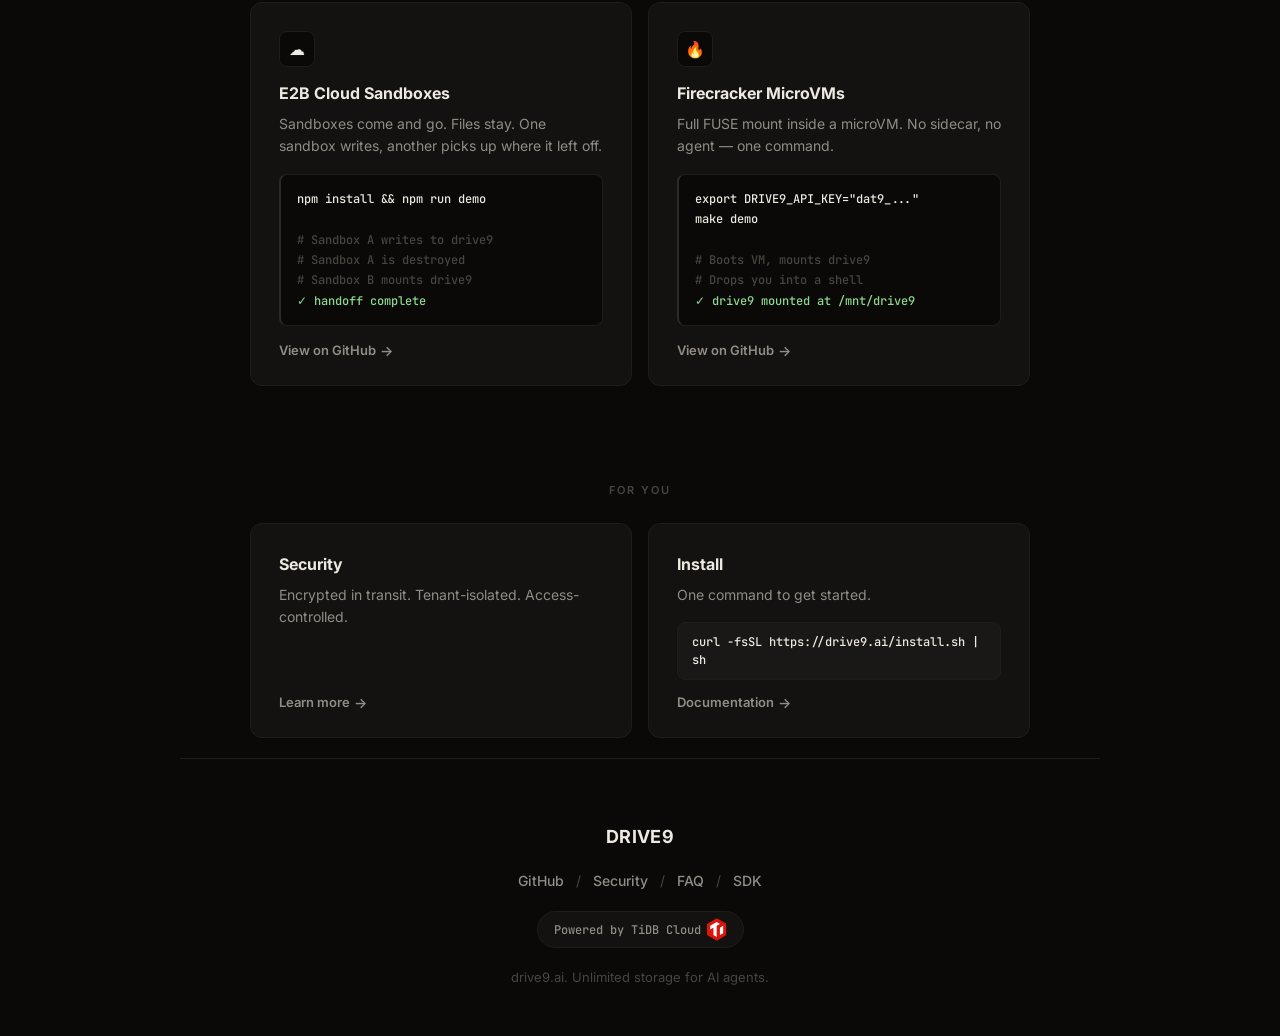
==== commit 74226f54: "feat: elevate runtime showcase design quality - Add card icons (cloud/fire) for visual identity and " ====
--- a/site/index.html
+++ b/site/index.html
@@ -469,10 +469,38 @@
 
 .runtime { padding-top: 80px; padding-bottom: 16px; }
 
+.runtime .card {
+    position: relative;
+    overflow: hidden;
+}
+.runtime .card::before {
+    content: '';
+    position: absolute;
+    top: 0; left: 0; right: 0;
+    height: 1px;
+    background: linear-gradient(90deg, transparent 0%, rgba(141,216,141,0.3) 50%, transparent 100%);
+    opacity: 0;
+    transition: opacity 0.4s;
+}
+.runtime .card:hover::before { opacity: 1; }
+
+.runtime .card-icon {
+    display: flex;
+    align-items: center;
+    justify-content: center;
+    width: 36px; height: 36px;
+    margin-bottom: 14px;
+    border: 1px solid var(--line);
+    border-radius: 8px;
+    background: var(--bg);
+    font-size: 16px;
+}
+
 .runtime .card code {
     display: block;
     padding: 14px 16px;
     border: 1px solid var(--line);
+    border-left: 2px solid #2a2a2a;
     border-radius: 8px;
     background: var(--bg);
     font-family: 'JetBrains Mono', monospace;
@@ -481,6 +509,9 @@
     color: var(--muted);
     margin-bottom: 14px;
     overflow-x: auto;
+}
+.runtime .card:hover code {
+    border-left-color: rgba(141,216,141,0.3);
 }
 .runtime .card code .rc-comment { color: var(--faint); }
 .runtime .card code .rc-cmd { color: var(--ink); font-weight: 500; }
@@ -613,15 +644,17 @@
             <p class="section-label">Any sandbox, one filesystem</p>
             <div class="section-grid">
                 <div class="card">
+                    <div class="card-icon">☁️</div>
                     <p class="card-title">E2B Cloud Sandboxes</p>
-                    <p class="card-desc">Ephemeral sandboxes share a persistent workspace across lifetimes. Sandbox A writes, gets destroyed — Sandbox B mounts and picks up where it left off.</p>
-                    <code><span class="rc-comment"># Quick start</span><br><span class="rc-cmd">npm install</span><br><span class="rc-cmd">npm run build</span><br><span class="rc-cmd">npm run demo</span><br><br><span class="rc-comment"># Sandbox A clones &amp; writes to drive9</span><br><span class="rc-comment"># Sandbox A is destroyed</span><br><span class="rc-comment"># Sandbox B mounts &amp; reads from drive9</span><br><span class="rc-ok">✓ handoff complete</span></code>
+                    <p class="card-desc">Sandboxes come and go. Files stay. One sandbox writes, another picks up where it left off.</p>
+                    <code><span class="rc-cmd">npm install &amp;&amp; npm run demo</span><br><br><span class="rc-comment"># Sandbox A writes to drive9</span><br><span class="rc-comment"># Sandbox A is destroyed</span><br><span class="rc-comment"># Sandbox B mounts drive9</span><br><span class="rc-ok">✓ handoff complete</span></code>
                     <a class="card-link" href="https://github.com/drive9-ai/drive9-for-e2b" target="_blank" rel="noreferrer">View on GitHub</a>
                 </div>
                 <div class="card">
+                    <div class="card-icon">🔥</div>
                     <p class="card-title">Firecracker MicroVMs</p>
-                    <p class="card-desc">One command to mount drive9 inside a Firecracker microVM. Lightweight isolation with full FUSE filesystem access — no sidecar, no agent.</p>
-                    <code><span class="rc-comment"># Provide your drive9 API key</span><br><span class="rc-cmd">export DRIVE9_API_KEY="dat9_..."</span><br><br><span class="rc-comment"># One-command start</span><br><span class="rc-cmd">make demo</span><br><span class="rc-comment"># Boots VM, mounts drive9, drops</span><br><span class="rc-comment"># you into an interactive shell</span><br><br><span class="rc-ok">✓ drive9 mounted at /mnt/drive9</span></code>
+                    <p class="card-desc">Full FUSE mount inside a microVM. No sidecar, no agent — one command.</p>
+                    <code><span class="rc-cmd">export DRIVE9_API_KEY="dat9_..."</span><br><span class="rc-cmd">make demo</span><br><br><span class="rc-comment"># Boots VM, mounts drive9</span><br><span class="rc-comment"># Drops you into a shell</span><br><span class="rc-ok">✓ drive9 mounted at /mnt/drive9</span></code>
                     <a class="card-link" href="https://github.com/drive9-ai/drive9-for-firecracker" target="_blank" rel="noreferrer">View on GitHub</a>
                 </div>
             </div>
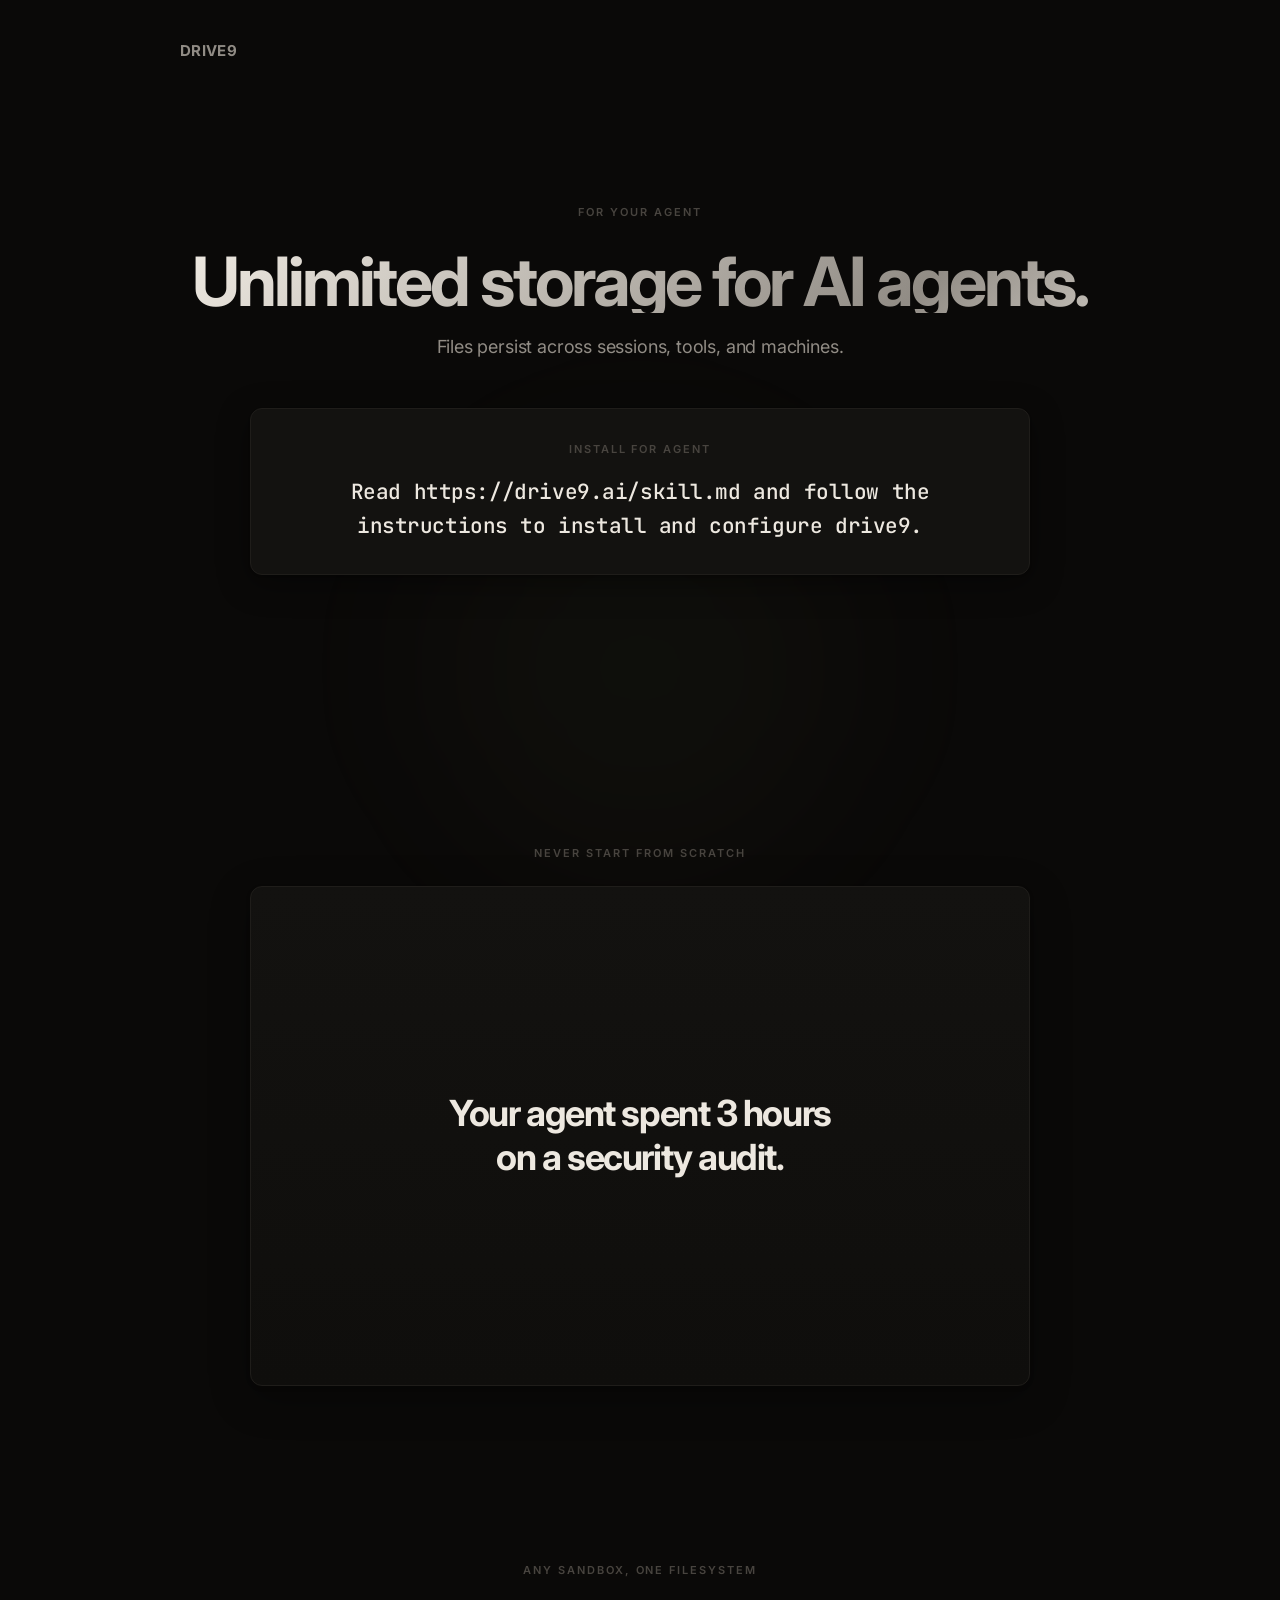
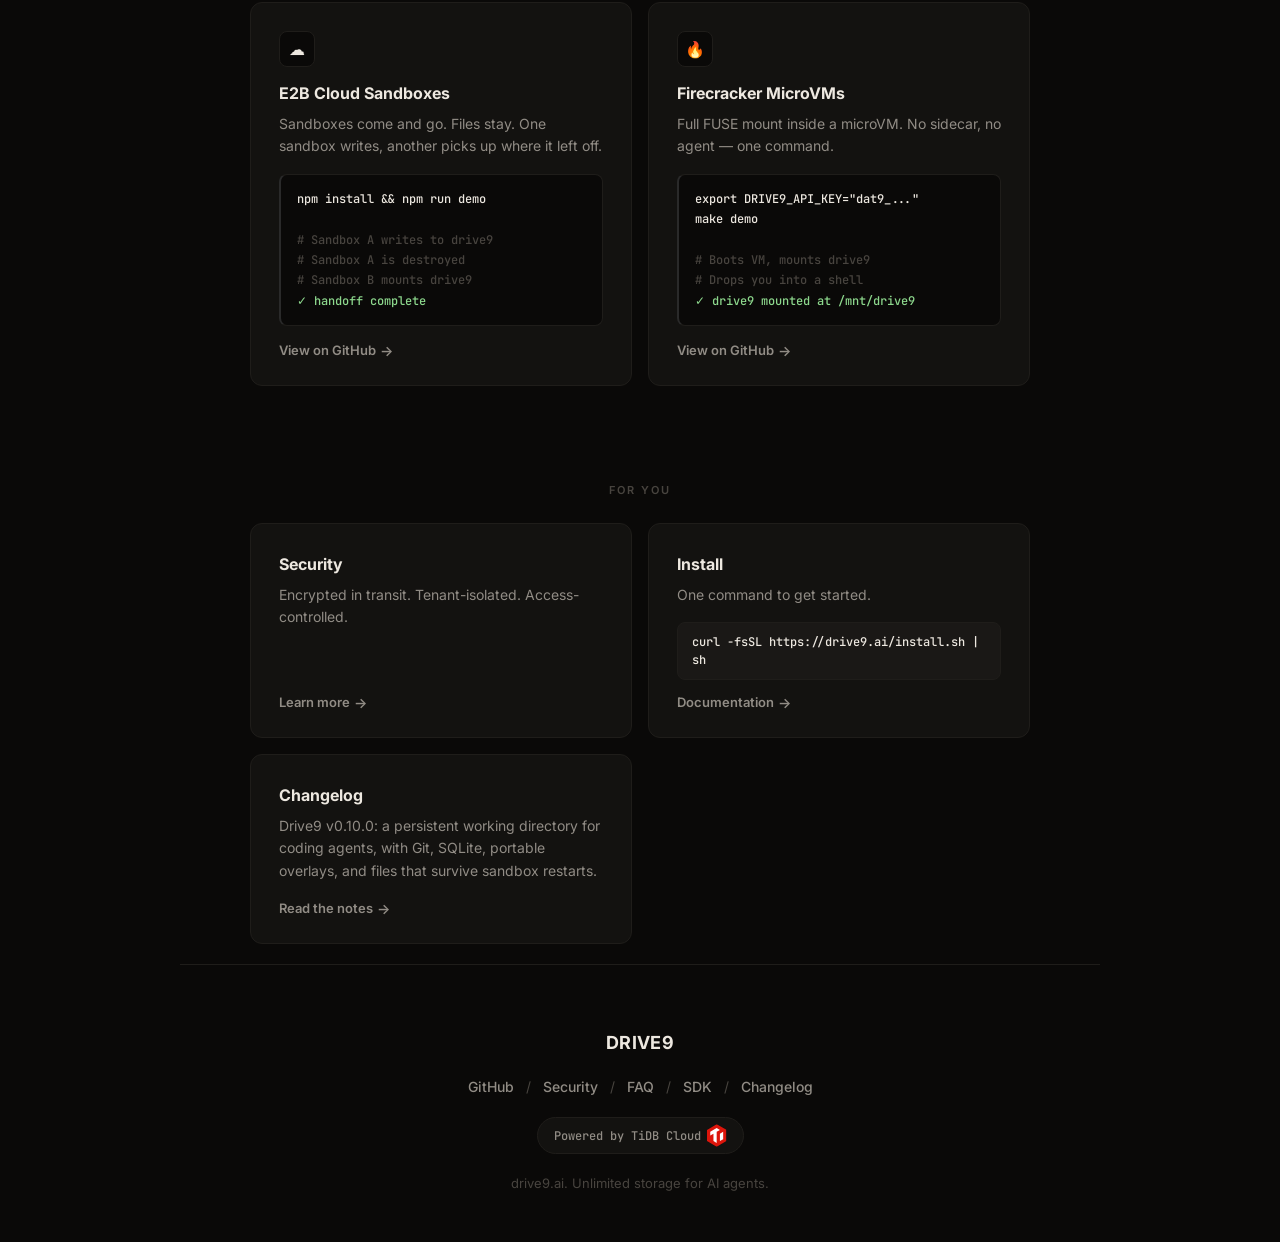
==== commit 636fbf5d: "site: add release notes page" ====
--- a/site/index.html
+++ b/site/index.html
@@ -4,6 +4,7 @@
     <meta charset="UTF-8">
     <meta name="viewport" content="width=device-width, initial-scale=1.0">
     <title>drive9 — persistent filesystem for AI agents</title>
+    <link rel="icon" type="image/svg+xml" href="favicon.svg">
     <meta name="description" content="Unlimited storage for AI agents. Files persist across sessions, tools, and machines.">
     <link rel="preconnect" href="https://fonts.googleapis.com">
     <link rel="preconnect" href="https://fonts.gstatic.com" crossorigin>
@@ -674,6 +675,11 @@
                     <code>curl -fsSL https://drive9.ai/install.sh | sh</code>
                     <a class="card-link" href="https://github.com/mem9-ai/drive9/blob/main/README.md" target="_blank" rel="noreferrer">Documentation</a>
                 </div>
+                <div class="card">
+                    <p class="card-title">Changelog</p>
+                    <p class="card-desc">Drive9 v0.10.0: a persistent working directory for coding agents, with Git, SQLite, portable overlays, and files that survive sandbox restarts.</p>
+                    <a class="card-link" href="/changelog.html">Read the notes</a>
+                </div>
             </div>
         </section>
 
@@ -689,6 +695,8 @@
                 <a href="/faq.html">FAQ</a>
                 <span class="footer-sep">/</span>
                 <a href="/sdk.html">SDK</a>
+                <span class="footer-sep">/</span>
+                <a href="/changelog.html">Changelog</a>
             </nav>
             <a class="powered-by" href="https://www.pingcap.com?utm_source=drive9&utm_medium=referral" target="_blank" rel="noreferrer">Powered by TiDB Cloud <svg width="20" height="23" viewBox="0 0 25 28" fill="none" xmlns="http://www.w3.org/2000/svg"><g clip-path="url(#clip0)"><path d="M0 20.9695V7.03878C0 7.00961 0.0145871 6.98773 0.0364678 6.97314L12.0927 0.00778178C12.1146 -0.00680535 12.1438 -0.00680535 12.1657 0.00778178L24.2219 6.96585C24.2438 6.98043 24.2584 7.00231 24.2584 7.03149V20.9622C24.2584 20.9914 24.2438 21.0133 24.2219 21.0278L12.1657 27.9932C12.1438 28.0078 12.1146 28.0078 12.0927 27.9932L0.0364678 21.0278C0.0145871 21.0133 0 20.9914 0 20.9695Z" fill="#DC150B"/><path d="M8.07398 11.6928C8.06668 11.6855 8.0521 11.6782 8.0448 11.6855L4.0844 13.9757H4.06981C4.05522 13.9757 4.04793 13.9684 4.04793 13.9538V9.33699C4.04793 9.32969 4.05522 9.3224 4.06251 9.31511L12.1 4.6764C12.1073 4.66911 12.1146 4.66911 12.1219 4.6764L16.1188 6.98117L16.1261 6.98846C16.1334 6.99575 16.1261 7.01034 16.1188 7.01763L12.1146 9.32969C12.1073 9.33699 12.1 9.34428 12.1 9.35158V23.3042V23.3188C12.0927 23.326 12.0781 23.3333 12.0709 23.326L8.08127 21.0286C8.08127 21.0213 8.07398 21.014 8.07398 21.0067V11.7074V11.6928Z" fill="white"/><path d="M16.1771 20.9994C16.1625 20.9994 16.148 20.9848 16.148 20.9702V11.6928C16.148 11.6782 16.1552 11.6709 16.1625 11.6636L20.1667 9.35158C20.174 9.34428 20.174 9.34428 20.1813 9.34428C20.1959 9.34428 20.2105 9.35887 20.2105 9.37346V18.6509C20.2105 18.6655 20.2032 18.6728 20.1959 18.68L16.1917 20.9921C16.1844 20.9994 16.1844 20.9994 16.1771 20.9994Z" fill="white"/></g><defs><clipPath id="clip0"><rect width="24.2584" height="28" fill="white"/></clipPath></defs></svg></a>
             <p class="footer-tagline">drive9.ai. Unlimited storage for AI agents.</p>
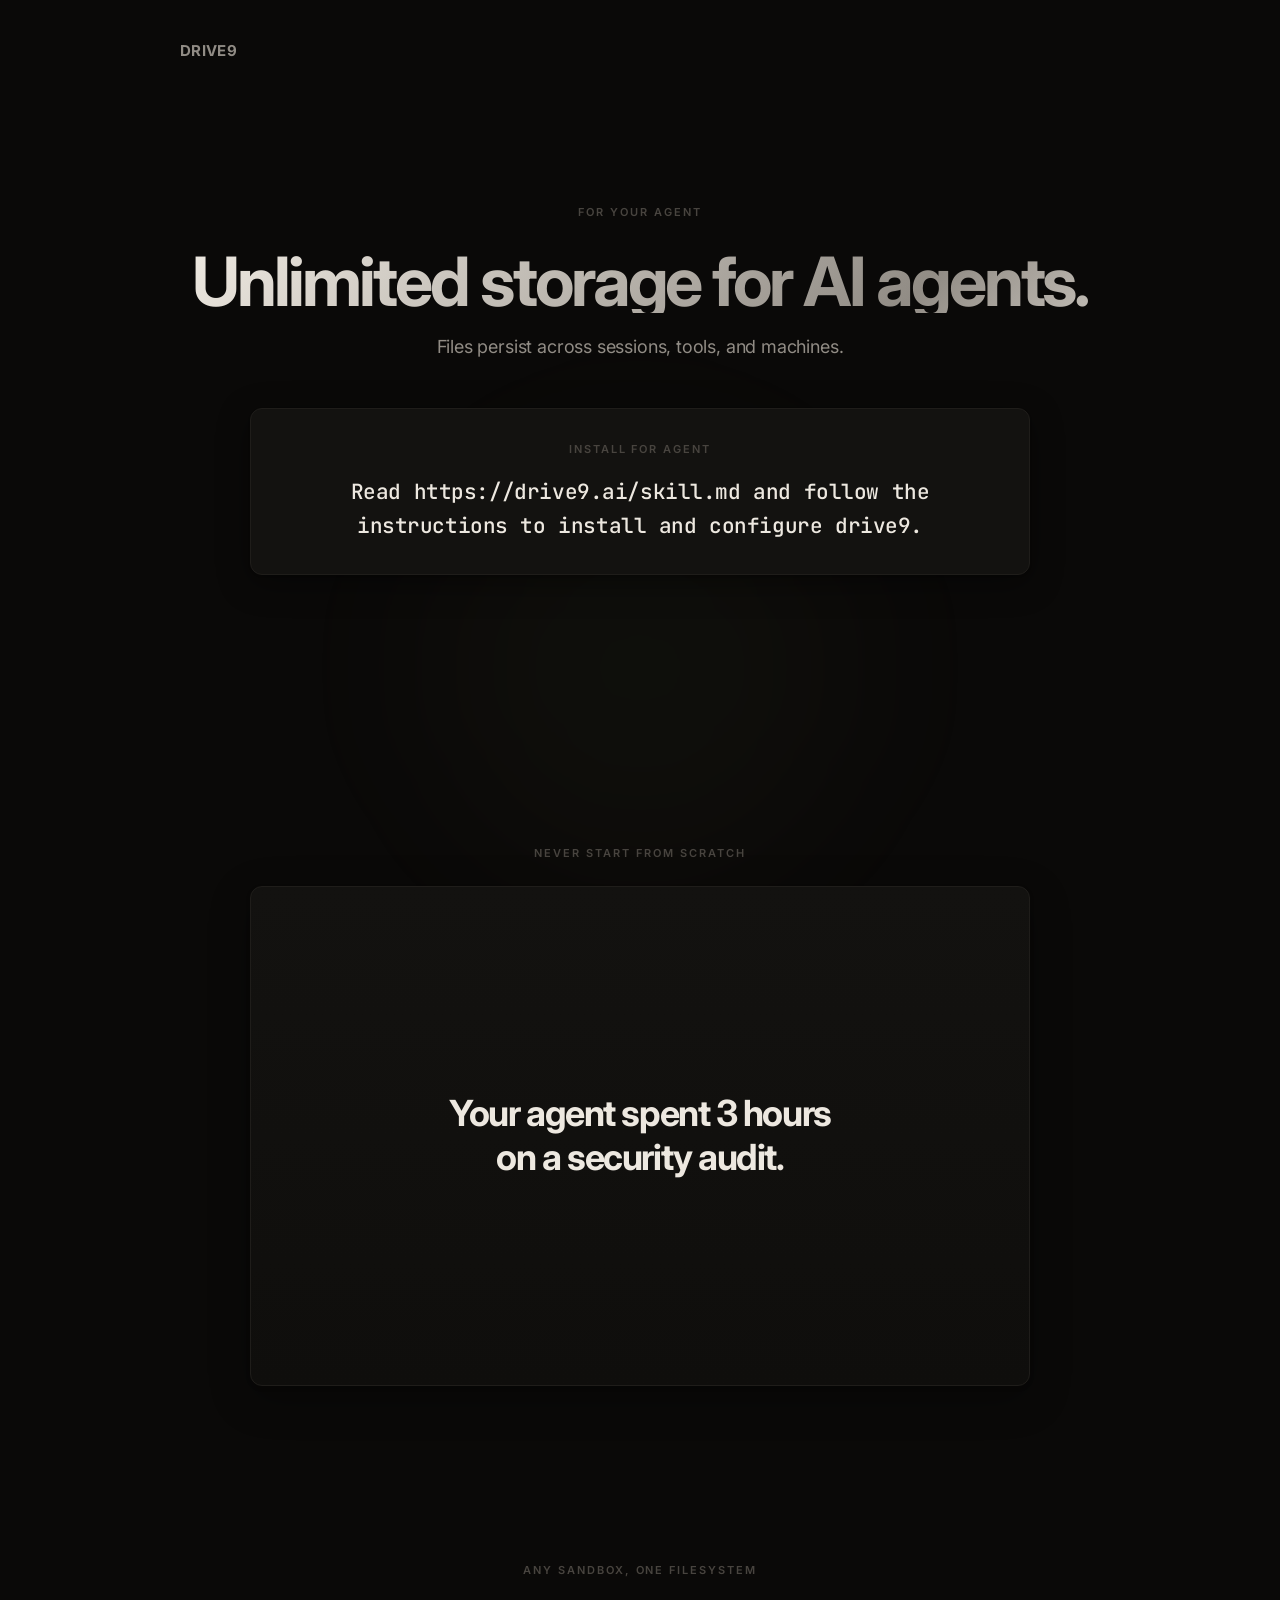
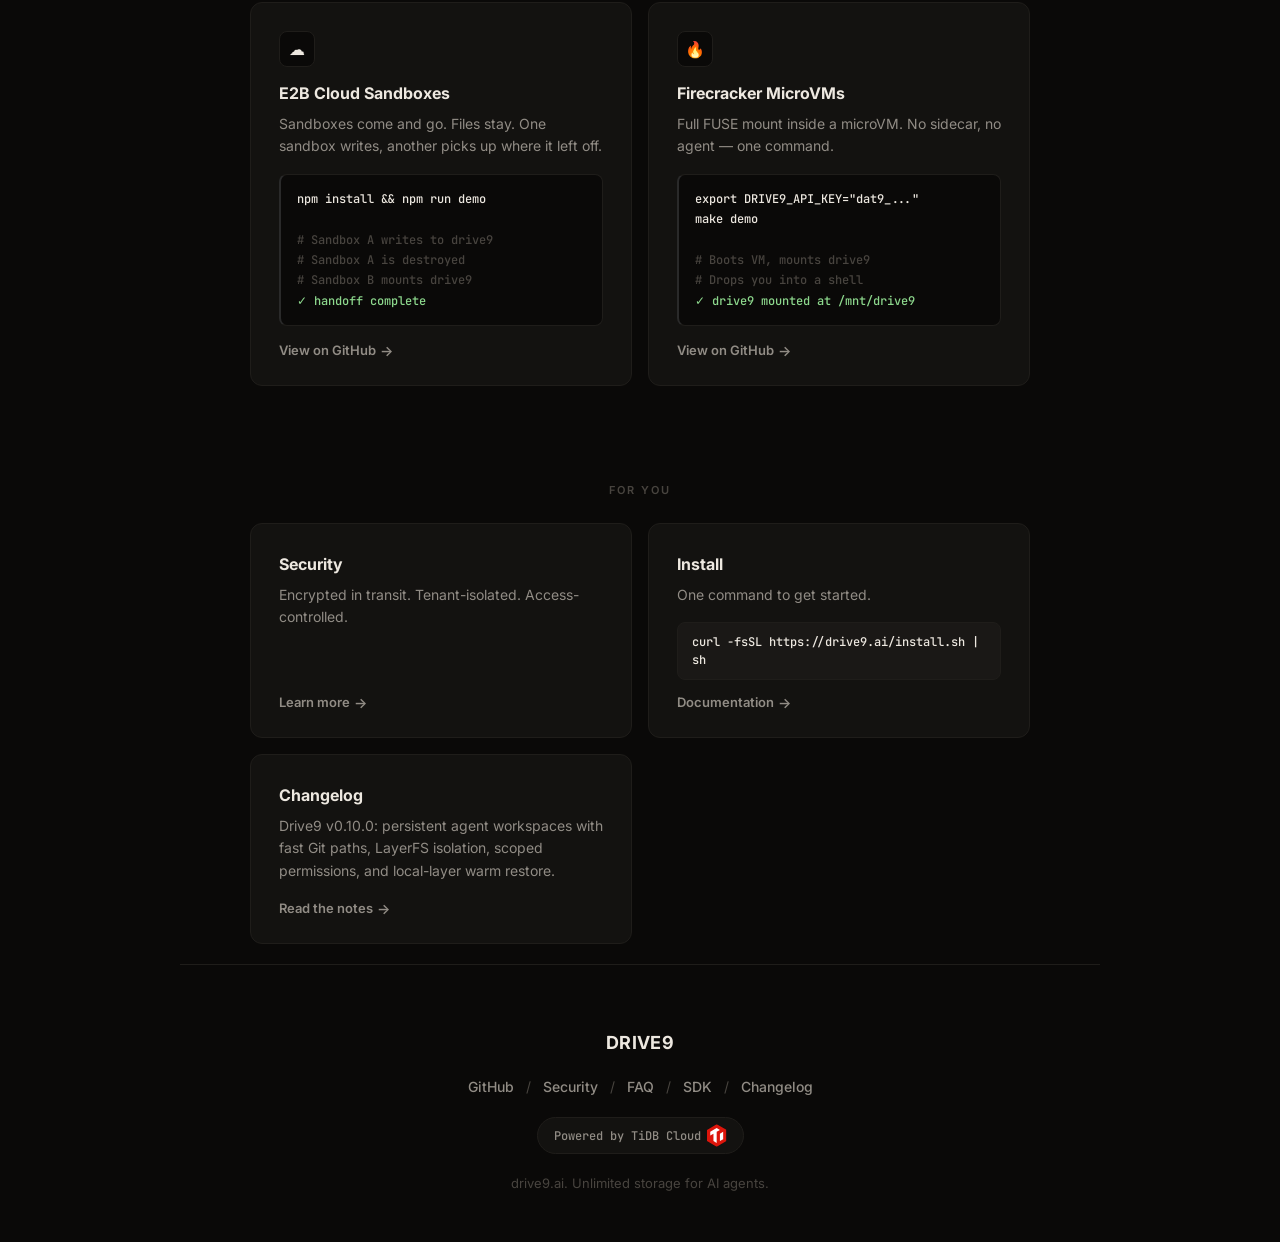
==== commit cf86b262: "site: align changelog with release notes" ====
--- a/site/index.html
+++ b/site/index.html
@@ -677,7 +677,7 @@
                 </div>
                 <div class="card">
                     <p class="card-title">Changelog</p>
-                    <p class="card-desc">Drive9 v0.10.0: a persistent working directory for coding agents, with Git, SQLite, portable overlays, and files that survive sandbox restarts.</p>
+                    <p class="card-desc">Drive9 v0.10.0: persistent agent workspaces with fast Git paths, LayerFS isolation, scoped permissions, and local-layer warm restore.</p>
                     <a class="card-link" href="/changelog.html">Read the notes</a>
                 </div>
             </div>
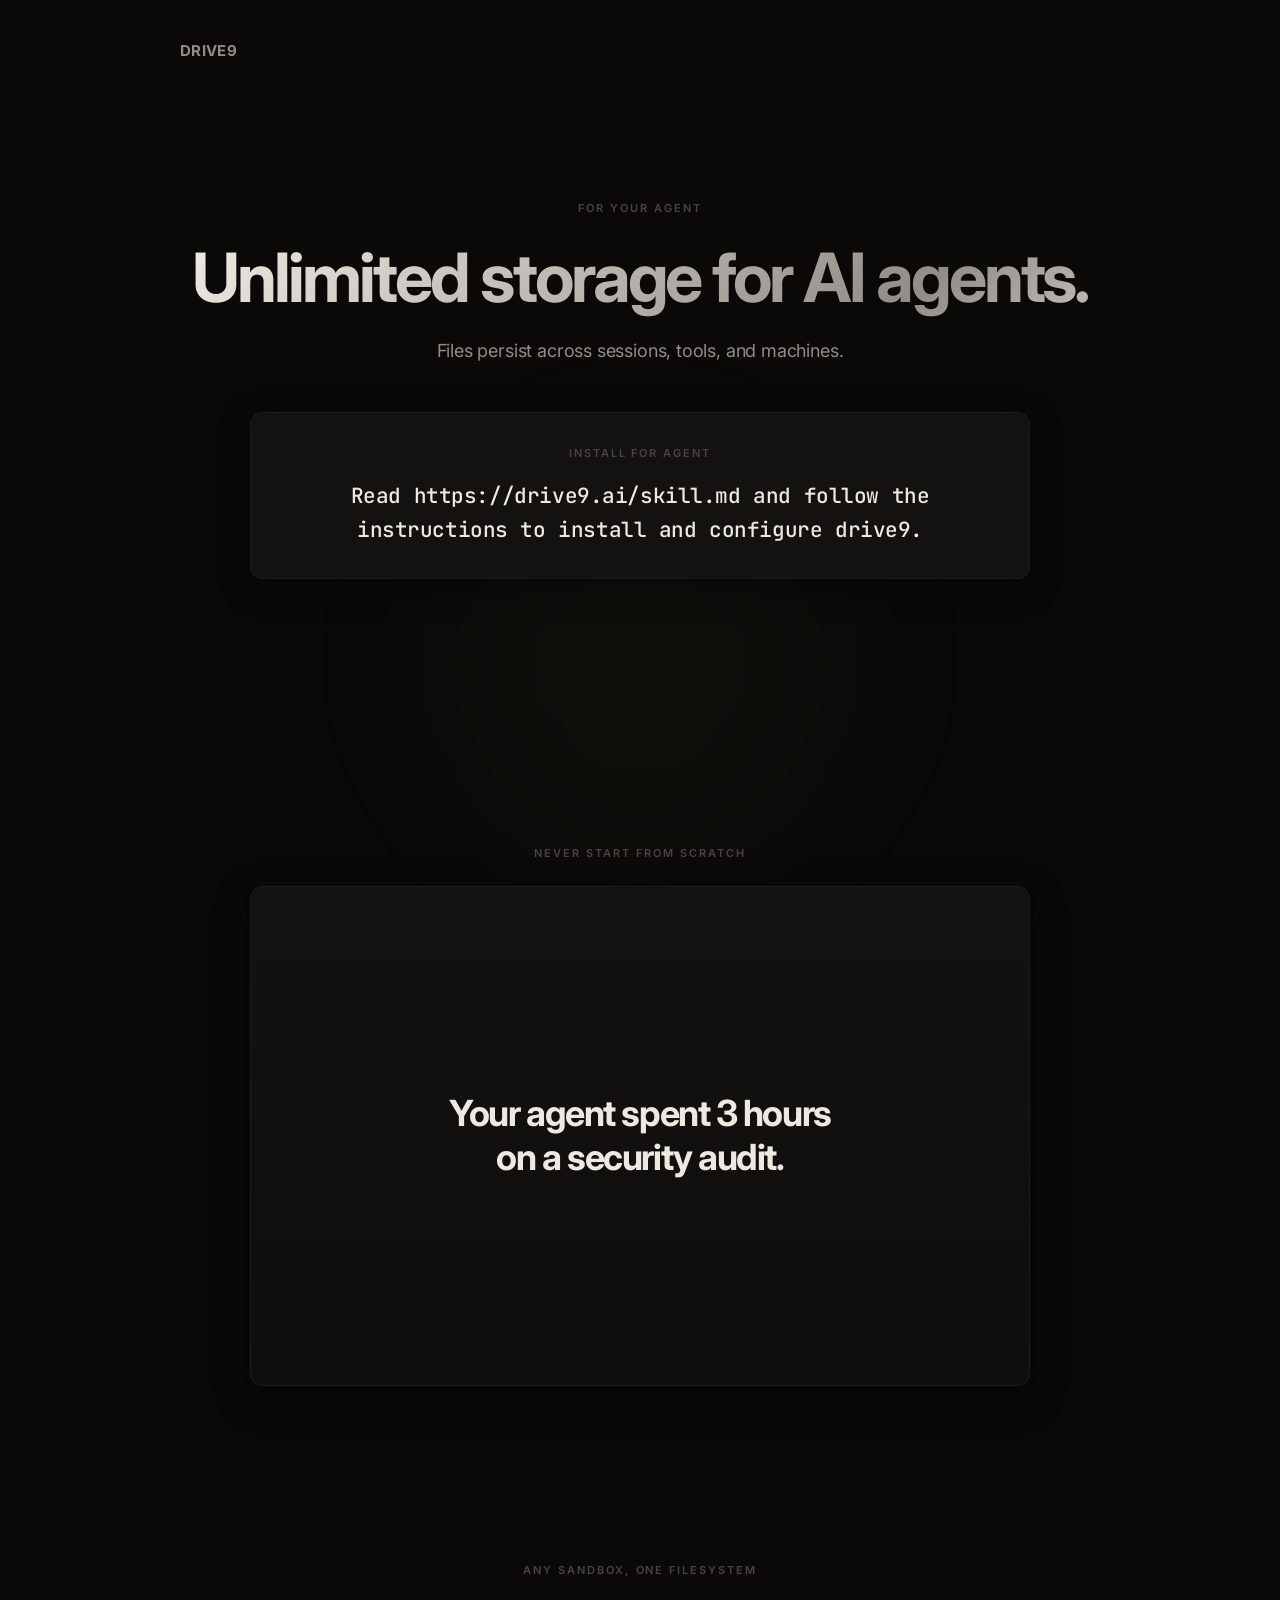
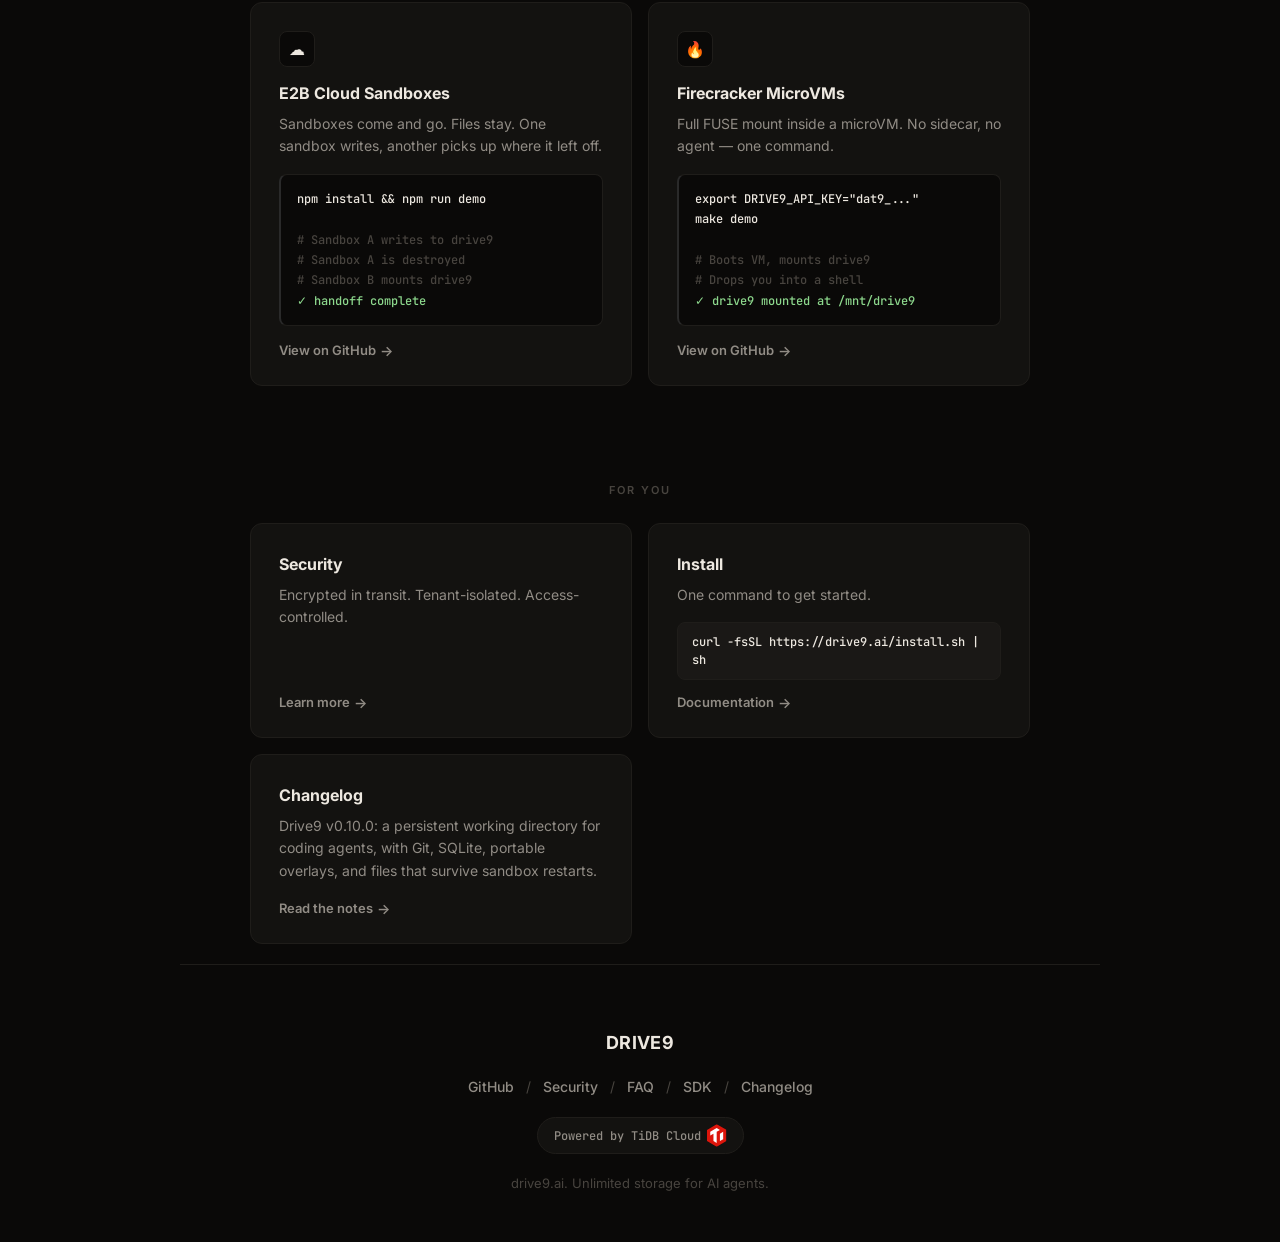
==== commit a19b1d4a: "fix(site): unclip hero title descenders under background-clip:text The hero h1 uses -webkit-backgrou" ====
--- a/site/index.html
+++ b/site/index.html
@@ -122,6 +122,8 @@
 }
 
 .hero h1 {
+    /* line-height: 0.95 (above) clips g/p/y descenders under background-clip: text; pad the bottom so they show fully. */
+    padding-bottom: 0.12em;
     background: linear-gradient(135deg, #ede8e0 0%, #918c85 40%, #ede8e0 60%, #48443f 100%);
     background-size: 200% 200%;
     -webkit-background-clip: text;
@@ -677,7 +679,7 @@
                 </div>
                 <div class="card">
                     <p class="card-title">Changelog</p>
-                    <p class="card-desc">Drive9 v0.10.0: persistent agent workspaces with fast Git paths, LayerFS isolation, scoped permissions, and local-layer warm restore.</p>
+                    <p class="card-desc">Drive9 v0.10.0: a persistent working directory for coding agents, with Git, SQLite, portable overlays, and files that survive sandbox restarts.</p>
                     <a class="card-link" href="/changelog.html">Read the notes</a>
                 </div>
             </div>
